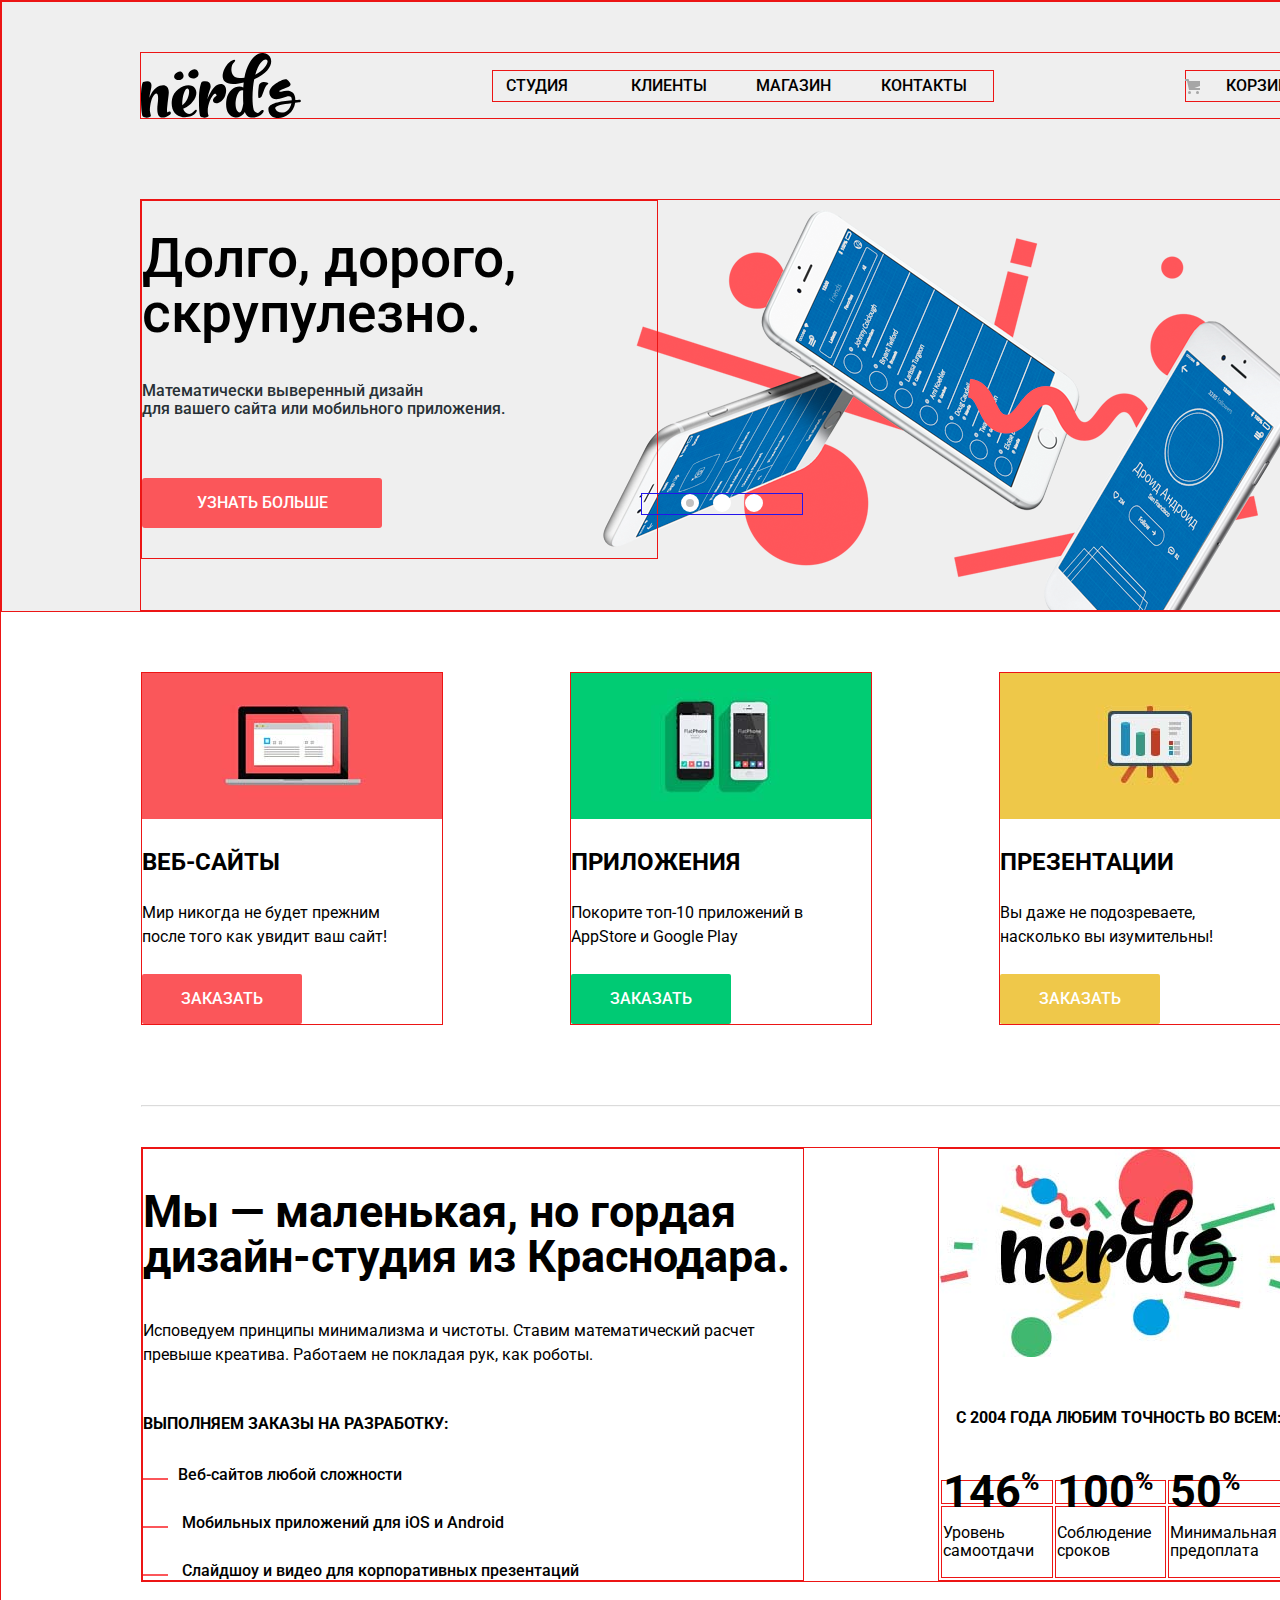
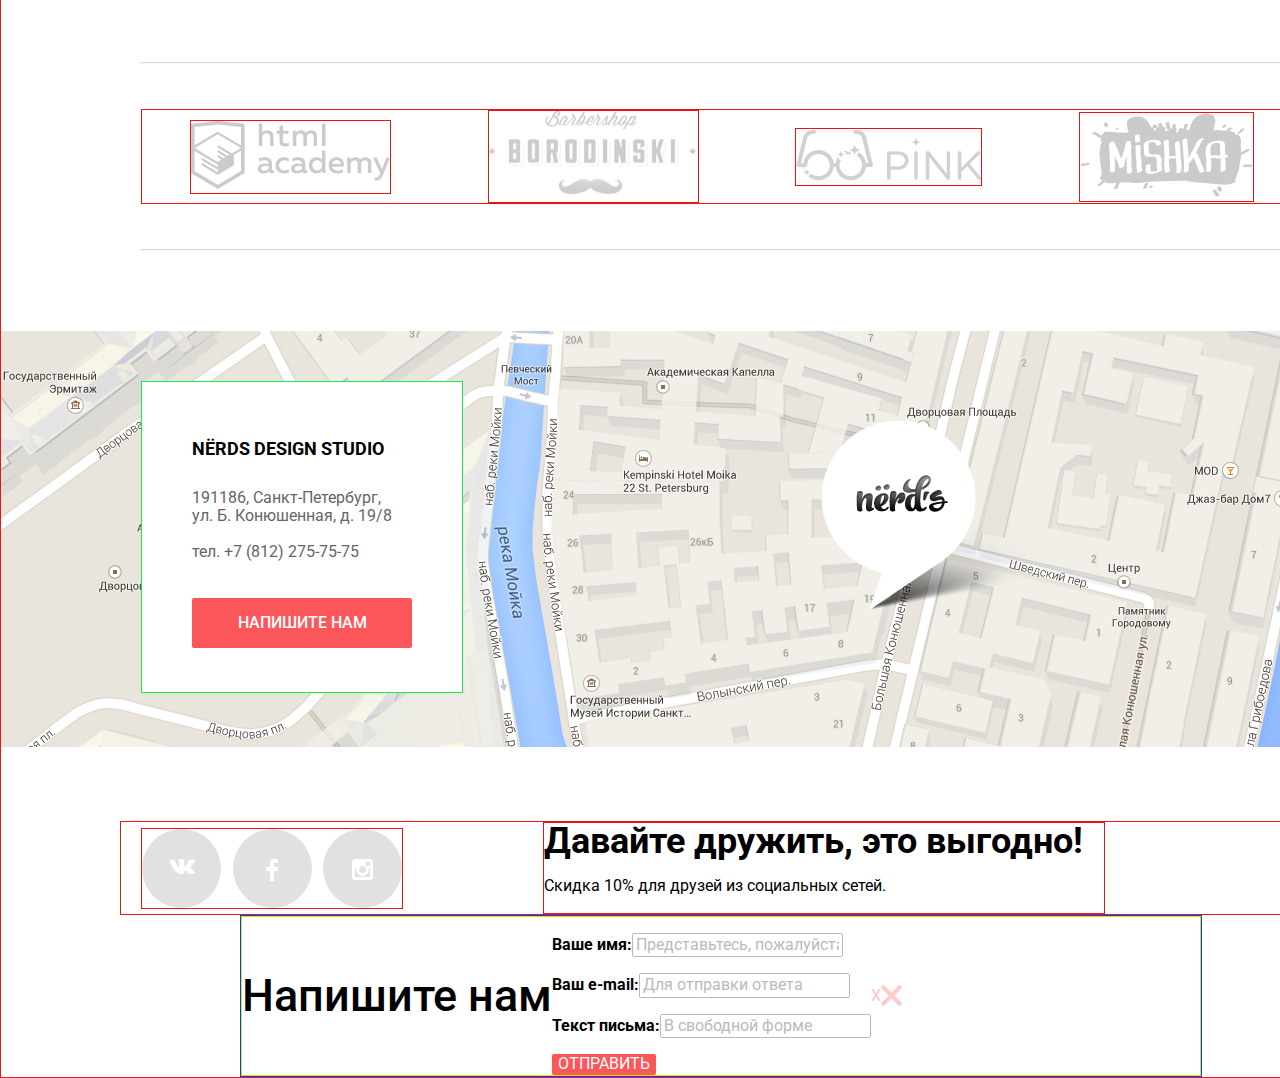
==== index.html @ 05260d15 "еще подправил пути, удалил ненужные папки" ====
<!DOCTYPE html>
<html lang="ru">

<head>
    <meta charset="UTF-8">
    <meta http-equiv="X-UA-Compatible" content="IE=edge">
    <meta name="viewport" content="width=device-width, initial-scale=1.0">
    <title>Главная страница Студии nerds</title>
    <link href="https://fonts.googleapis.com/css2?family=Roboto:wght@400;500;700&display=swap" rel="stylesheet">
    <link rel="stylesheet" href="css/normalize.css">
    <link rel="stylesheet" href="css/style.css">

</head>

<body>
    <header class="main-header">
        <nav>
            <div class="main-navigation">
                <a class="main-header-logo" href="index.html">
                    <img src="image/nerds-logo.svg" width="160" height="65" alt="Студия Nerds">
                </a>
                <ul class="site-navigation">
                    <li><a href="studio.html">Студия</a></li>
                    <li><a href="clients.html">Клиенты</a></li>
                    <li><a href="catalog.html">Магазин</a></li>
                    <li><a href="contacts.html">Контакты</a></li>
                </ul>
                <ul class="user-navigation">
                    <li class="login-link">                        
                        <a href="basket.html">Корзина</a>
                    </li>
                </ul>
            </div>
        </nav>

        <section class="slider">
            <div class="slider-content">
                <input type="radio" id="btn-1" name="toggle" checked>
                <input type="radio" id="btn-2" name="toggle">
                <input type="radio" id="btn-3" name="toggle">
                <div class="slider-controls">
                    <label for="btn-1"></label>
                    <label for="btn-2"></label>
                    <label for="btn-3"></label>
                </div>
                <div class="slides">
                    <div class="slide">
                        <div class="slide-text">
                            <div class="slide-title">Долго, дорого, скрупулезно.</div>
                            <p>Математически выверенный дизайн<br>
                                для вашего сайта или мобильного приложения.</p>
                            <a class="button" href="#">УЗНАТЬ БОЛЬШЕ</a>
                        </div>
                    </div>
                    <div class="slide">
                        <div class="slide-text">
                            <div class="slide-title">Любим математику как никто другой</div>
                            <p>Никакого креатива, только математические формулы<br>
                                для расчета идеальных пропорций.</p>
                            <a class="button" href="#">УЗНАТЬ БОЛЬШЕ</a>
                        </div>
                    </div>
                    <div class="slide">
                        <div class="slide-text">
                            <div class="slide-title">Только ночь, только хардкор</div>
                            <p>Работать днем, как все? Мы против этого.<br>Ближе к полуночи работа только начинается.</p>
                            <a class="button" href="#">УЗНАТЬ БОЛЬШЕ</a>
                        </div>
                    </div>
                </div>
            </div>
        </section>
    </header>


    <main class="main-page">
        <section class="working-presentation">
            <ul class="presentation-list">
                <li class="presentation-item">
                    <img src="image/illustration-1.jpg" width="300" height="146" alt="ВЕБ-САЙТЫ">
                    <h3>ВЕБ-САЙТЫ</h3>
                    <p>
                        Мир никогда не будет прежним <br>после того как увидит ваш сайт!
                    </p>
                    <a class="button-order1" href="catalog.html"><span class="opacity">ЗАКАЗАТЬ</span></a>
                </li>

                <li class="presentation-item">
                    <img src="image/illustration-2.jpg" alt="Приложения">
                    <h3>Приложения</h3>
                    <p>Покорите топ-10 приложений в <br>AppStore и Google Play</p>
                    <a class="button-order2" href="catalog.html">ЗАКАЗАТЬ</a>
                </li>

                <li class="presentation-item">
                    <img src="image/illustration-3.jpg" alt="Презентации">
                    <h3>Презентации</h3>
                    <p>Вы даже не подозреваете, <br>насколько вы изумительны!</p>
                    <a class="button-order3" href="catalog.html">ЗАКАЗАТЬ</a>
                </li>
            </ul>
            <hr>
        </section>

        <section class="advantages">
            <div class="advantages-wrapper">
                <div class="info-studio1">
                    <h3>Мы — маленькая, но гордая дизайн-студия из Краснодара.</h3>
                    <p>
                        Исповедуем принципы минимализма и чистоты. Ставим математический
                        расчет превыше креатива. Работаем не покладая рук, как роботы.
                    </p>
                    <h4>Выполняем заказы на разработку:</h4>
                    <ul>
                        <li class="info-studio-list">Веб-сайтов любой сложности</li>
                        <li class="info-studio-list">
                            Мобильных приложений для iOS и Android
                        </li>
                        <li class="info-studio-list">
                            Слайдшоу и видео для корпоративных презентаций
                        </li>
                    </ul>
                </div>
    
                <div class="info-studio2">
                    <img src="image/nerds-illustration.jpg" alt="">
                    <table>
                        <legend>с 2004 года Любим точность во всем:</legend>
                        <tr>
                            <td>146<span>%</span></td>
                            <td>100<span>%</span></td>
                            <td>50<span>%</span></td>
                        </tr>
                        <tr>
                            <td>
                                <p>Уровень самоотдачи</p>
                            </td>
                            <td>
                                <p>Соблюдение сроков</p>
                            </td>
                            <td>
                                <p>Минимальная предоплата</p>
                            </td>
                        </tr>
                    </table>
                </div>
            </div>
        </section>
        <hr>
        <div class="partners-section">
            <section class="partners-logo">
                <ul class="partners-list">
                    <li class="partners-HTMLAcademy">
                        <a href="https://htmlacademy.ru/">
                            <img src="image/logo-html.png" alt="HTML Academy" width="199" height="68">
                        </a>
                    </li>
                    <li class="partners-barbershop">
                        <a href="#">
                            <img src="image/logo-barber.png" alt="Барбершоп «Бородинский»" width="209" height="87">
                        </a>
                    </li>
                    <li class="partners-PINK">
                        <a href="#">
                            <img src="image/logo-pink.png" alt="PINK" width="185" height="52">
                        </a>
                    </li>
                    <li class="partners-MISHKA">
                        <a href="#">
                            <img src="image/logo-mishka.png" alt="MISHKA" width="173" height="84">
                        </a>
                    </li>
                </ul>
            </section>
        </div>
        <hr>
    </main>

    <footer class="main-footer">
        <section class="footer-map">
            <div class="footer-map-wrapper">
                <img src="image/map+marker.png" alt="Как нас найти">
                <div class="footer-map-contacts">
                    <div class="footer-map-contacts-wrapper">
                        <h4>NЁRDS DESIGN STUDIO</h4>
                        <p>191186, Санкт-Петербург, <br>ул. Б. Конюшенная, д. 19/8</p>
                        <p>тел. +7 (812) 275-75-75</p>
                        <a class="contacts-map-button" href="contacts.html">Напишите нам</a>
                    </div>
                </div>
            </div>
        </section>

        <section class="footer-cocial">
            <div class="social-button">
                <ul>
                    <li>
                        <a href="#">
                            <img src="image/vk-icon.svg" alt="">
                        </a>
                    </li>
                    <li>
                        <a href="#">
                            <img src="image/fb-icon.svg" alt="Фейсбук">
                        </a>
                    </li>
                    <li>
                        <a href="#">
                            <img src="image/insta-icon.svg" alt="Инстаграм">
                        </a>
                    </li>
                </ul>
            </div>
            <div class="footer-discount">
                <b>Давайте дружить, это выгодно!</b>
                <p>Скидка 10% для друзей из социальных сетей.</p>
            </div>
        </section>

        <section class="footer-modal">
            <div class="footer-modal-write-us">
                <h3>Напишите нам</h3>

                <form class="footer-modal-form" action="httms://echo.htmlacademy.ru" method="post">
                    <p class="modal-form-item">
                        Ваше имя:<input type="text" name="name" value="" placeholder="Представьтесь, пожалуйста">
                    </p>
                    <p class="modal-form-item">
                        Ваш e-mail:<input type="text" name="e-mail" value="" placeholder="Для отправки ответа">
                    </p>
                    <p class="modal-form-item">
                        Текст письма:<input type="text" name="text" value="" placeholder="В свободной форме">
                    </p>

                    <button class="button" type="submit">ОТПРАВИТЬ</button>
                </form>

                <span class="modal-close">X</span>
                <img src="image/modal-close.png" alt="закрыть окно">
            </div>
        </section>
    </footer>
</body>

</html>
---- css/style.css ----
html, body{
    margin: 0;
    padding: 0;
}

body {
    width: 1440px;


    font-family: "Roboto", Arial, sans-serif;
    font-size: 16px;
    line-height: 18px;
    font-weight: 500;
    color: #000000;

    background-color: white;
    background-image: url(../image/white-back.png);
    background-position: 0 0;
    background-repeat: repeat;


    /* ВРЕМЕННО ДЛЯ СЕТКИ */
    border: 1px solid #ec1515;
}

.visually-hidden {
    visibility: hidden;
}

a {
    text-decoration: none;
}

.main-header {
    display: flex;
    flex-direction: column;
    align-items: center;
    padding-top: 50px;

    background-color: #eeeeee;
    background-image: url(../image/grey-back.png);
    margin-bottom: 60px;

    /* ВРЕМЕННО ДЛЯ СЕТКИ */
    border: 1px solid #ec1515;
}

.main-header h1 {
    font-size: 55px;
    line-height: 55px;
    margin-bottom: 110px;
}

.main-navigation {
    display: flex;
    align-items: center;
    justify-content: space-between;

    width: 1160px;
    font-size: 16px;
    line-height: 30px;
    color: #000000;
    text-transform: uppercase;
    margin-bottom: 80px;

    /* ВРЕМЕННО ДЛЯ СЕТКИ */
    border: 1px solid #ec1515;
}

.site-navigation {
    display: flex;
    flex-wrap: wrap;
    width: 500px;
    margin: 0;
    padding: 0;

    list-style: none;

    /* ВРЕМЕННО ДЛЯ СЕТКИ */
    border: 1px solid #ec1515;
}
.site-navigation li {
    width: 100px;
    margin: 0 auto;
}


.user-navigation {
    display: flex;
    max-width: 180px;
    margin: 0;
    padding: 0;

    list-style: none;
    /* ВРЕМЕННО ДЛЯ СЕТКИ */
    border: 1px solid #ec1515;
}

.user-navigation .login-link {
    position: relative;
    padding-left: 40px;
}

.login-link::before {
    content: "";

    position: absolute;
    top: 8px;
    right: 100px;

    width: 15px;
    height: 15px;
    
    background-image: url(../image/cart-icon.svg);
    background-repeat: no-repeat;
    background-position: 0 0;

}

.site-navigation a,
.user-navigation a {
    display: block;
    color: #000000;
}

.main-header-logo {  
    width: 160px;
    height: 65px;
}

.login-link p {
  
}

.main-header-logo img:hover {
    opacity: 0.8;
}

.site-navigation a:focus,
.user-navigation a:focus,
.main-header-logo:focus {
    opacity: 0.3;
}

.site-navigation a:hover,
.user-navigation a:hover {
    color: #fb565a;
}

.site-navigation a:active,
.user-navigation a:active {
    opacity: 0.3;
}




.slider-content {
    position: relative;
    width: 1160px;
    height: 410px;
    margin: 0 auto;
    /* padding: 0; */


    /* ВРЕМЕННО ДЛЯ СЕТКИ */
    border: 1px solid #ec1515;
}

.slider-content input[type=radio] {
    position: absolute;
    opacity: 0;
}



.slider-controls {
    position: absolute;
    bottom: 95px;
    left: 50%;
    width: 160px;
    height: 20px;
    margin-left: -80px;
    text-align: center;
    z-index: 1000;

    /* ВРЕМЕННО ДЛЯ СЕТКИ */
    border: 1px solid #2315ec;
}

.slider-controls label {
    display: inline-block;
    width: 8px;
    height: 8px;
    margin: 0 5px;
    background: #ffffff;
    border: 5px solid #ffffff;
    vertical-align: top;
    border-radius: 50%;
    cursor: pointer;
}

#btn-1:checked ~ .slider-controls label[for="btn-1"],
#btn-2:checked ~ .slider-controls label[for="btn-2"],
#btn-3:checked ~ .slider-controls label[for="btn-3"] {
    background: #c1c1c1;
}





.slide {
    display: none;
    position: absolute;
    top: 0;
    left: 0;
    width: 100%;
    height: 100%;
    overflow: hidden;
    /* background-color: #b1ffde; */

/*     display: flex;
    align-items: center; */
    /* justify-content: space-between; */
}

.slide-text {
    max-width: 515px;
    padding: 30px 0;
    color: #283136;

    /* ВРЕМЕННО ДЛЯ СЕТКИ */
    border: 1px solid #ec1515;
}
.slide-text p {
    padding-bottom: 35px;
}

.slide-title {
    font-size: 55px;
    line-height: 1;
    font-weight: 500;
    color: #000;
    padding-bottom: 25px;
}

.slider-content-info a {
    font-size: 16px;
    line-height: 18px;
    color: #000000;
    text-align: center;

    background-color: #fb565a;
    border-radius: 2px;
}

.slide .button {
    display: block;
    width: 240px;
    padding: 16px 0;
    margin-top: 25px;
    font-size: 16px;
    color: #ffffff;
    text-transform: uppercase;
    text-align: center;
    text-decoration: none;
    background: #fb565a;
    border-radius: 3px;
}

.slide:nth-child(1) {
    background-image: url(../image/slide1.png);
    background-repeat: no-repeat;
    background-position: 100% 10px;
}


.slide:nth-child(2) {
    background-image: url(../image/slide2.png);
    background-repeat: no-repeat;
    background-position: 100% 10px;
}
.slide:nth-child(3) {
    background-image: url(../image/slide3.png);
    background-repeat: no-repeat;
    background-position: 100% 10px;
}

#btn-1:checked ~ .slides .slide:nth-child(1) {
    display: block;
}
#btn-2:checked ~ .slides .slide:nth-child(2) {
    display: block;
}
#btn-3:checked ~ .slides .slide:nth-child(3) {
    display: block;
}


.slider-content-info a:hover {
    background-color: #e74246;
}

.slide .button:focus {
    color: #e37376;
    background-color: #be2c2f;
}








/* ФИЛЬТР/ФИЛЬТР/ФИЛЬТР/ФИЛЬТР */

.range-filter {
   
   width: 260px;

   font-size: 16px;
    font-family: "Roboto", Arial, sans-serif;
    font-weight: 400;
    font-style: normal;
   
    color: #283136;

}

.range-controls {
    position: relative;
    height: 80px;
    margin-top: 50px;
    margin-bottom: 15px;
    padding: 0 20px;
    background: #eeeeee;
    border-radius: 5px;
    overflow: hidden;
 }

 .range-controls .scale{
    margin-top: 39px;
    height: 2px;
    background: #d7dcde;
 }

 .range-controls .bar{
    height: 2px;
    background: #00ca74;
 }

 .range-controls .toggle{
    position: absolute;
    top: 30px;
    left: 18px;
    width: 4px;
    height: 4px;
    border: 8px solid #ffffff;
    background: #ababab;
    cursor: pointer;
    border-radius: 50%;
    box-shadow: 0 2px 1px 0 #cfcfcf;
 }

 .range-controls .min-toggle{
    left: 18px;
}

.range-controls .max-toggle{
    left: 170px;
}

.price-controls input{
    width: 60px;
    padding: 8px 10px;
    margin-left: 10px;
    border: none;
    background: #eeeeee;
    border-radius: 2px;
    font-size: 16px;
    font-family: "Roboto", Arial, sans-serif;
    font-weight: 400;
    font-style: normal;
    text-align: center;
    color: #283136;
}

/* .price-controls .min-price{
    margin-right: 30px;
}
 */
.price-controls-wrapper{
    display: flex;
    justify-content: space-between;
    align-items: center;
}



 

.main-catalog {
    width: 1160px;
    margin: 0 auto;
    padding: 0 20px;

        /* ВРЕМЕННО ДЛЯ СЕТКИ */
        border: 1px solid #ec1515;
}

.main-catalog-columns {
    display: flex;
    justify-content: space-between;
    background-color: #ffffff;
}


/* container */
.main-page {
    width: 1160px;
    margin: 0 auto;
    padding: 0 20px;
}

.presentation-list {
    display: flex;

    justify-content: space-between;
    margin: 0;
    padding: 0;
    margin-bottom: 80px;

    list-style: none;
}

.presentation-item {
    width: 300px;

    /* ВРЕМЕННО ДЛЯ СЕТКИ */
    border: 1px solid #ec1515;
}

.working-presentation {
    margin-bottom: 40px;
}

.working-presentation h3 {
    font-size: 24px;
    line-height: 30px;
    font-weight: 700;
    text-transform: uppercase;
}

.working-presentation p {
    line-height: 24px;
    font-weight: 400;
}

.working-presentation a {
    color: #ffffff;
    text-align: center;
    border-radius: 2px;
}

.button-order1 {
    display: block;
    width: 160px;
    padding: 16px 0;
    margin-top: 25px;
    font-size: 16px;
    color: #ffffff;
    text-transform: uppercase;
    text-align: center;
    text-decoration: none;
  
    
    background-color: #fb565a;
}

.button-order1:hover {
    background-color: #e74246;
}

.button-order1:focus {
    color: #e48789;
    background-color: #d7373b;
}

.button-order2 {
    display: block;
    width: 160px;
    padding: 16px 0;
    margin-top: 25px;
    font-size: 16px;
    color: #ffffff;
    text-transform: uppercase;
    text-align: center;
    text-decoration: none;
   
   

    background-color: #00ca74;
}

.button-order2:hover {
    background-color: #00bc6c;
}

.button-order2:focus {
    color: #4dc491;
    background-color: #00aa62;
}

.button-order3 {
    display: block;
    width: 160px;
    padding: 16px 0;
    margin-top: 25px;
    font-size: 16px;
    color: #ffffff;
    text-transform: uppercase;
    text-align: center;
    text-decoration: none;

  

    background-color: #efc84a;
}

.button-order3:hover {
    background-color: #eab534;
}

.button-order3:focus {
    color: #edc265;
    background-color: #e5a722;
}

hr {
    opacity: 0.35;

}

/* index-columns */
.advantages-wrapper {
    display: flex;
    justify-content: space-between;

    margin-bottom: 80px;

    /* ВРЕМЕННО ДЛЯ СЕТКИ */
    border: 1px solid #ec1515;
}

.info-studio1 {    
    width: 660px;

/* ВРЕМЕННО ДЛЯ СЕТКИ */
    border: 1px solid #ec1515;
}



.info-studio1 h3 {
    font-size: 45px;
    line-height: 45px;
    margin: 0;
    padding: 40px 0;
   /*  padding-bottom: 40px; */
}

.info-studio1 p {
    line-height: 24px;
    font-weight: 400;
    margin: 0;
    padding: 0;
    padding-bottom: 45px;
}

.info-studio1 h4 {
    line-height: 24px;
    font-weight: 700;
    text-transform: uppercase;
    margin: 0;
    padding: 0;
    padding-bottom: 30px;
}

.info-studio1 ul {
    list-style: none;
    margin: 0;
    padding: 0;
}

.info-studio1 li {
    padding-bottom: 30px ;
}
.info-studio1 li:nth-child(3) {
    padding: 0;
}

.info-studio1 li::before {
    content: url(../image/line-red.png);
    margin-right: 10px;
}


.info-studio2 {
    display: flex;
    flex-direction: column;
    justify-content: space-between;
    width: 360px;

/* ВРЕМЕННО ДЛЯ СЕТКИ */
    border: 1px solid #ec1515;
}

.info-studio2 legend {
    line-height: 24px;
    font-weight: 700;
    text-transform: uppercase;
    text-align: center;
}

.info-studio2 td {
    font-size: 45px;
    line-height: 20px;
    font-weight: 700;

    /* ВРЕМЕННО ДЛЯ СЕТКИ */
    border: 1px solid #ec1515;
}

.info-studio2 td span {
    font-size: 25px;
    vertical-align: top;
    line-height: 0;
}

.info-studio2 td p {
    font-size: 16px;
    line-height: 18px;
    font-weight: 400;
}



.partners-HTMLAcademy {
    width: 199px;

    /* ВРЕМЕННО ДЛЯ СЕТКИ */
    border: 1px solid #ec1515;
}

.partners-barbershop {
    width: 209px;

    /* ВРЕМЕННО ДЛЯ СЕТКИ */
    border: 1px solid #ec1515;
}

.partners-PINK {
    width: 185px;

    /* ВРЕМЕННО ДЛЯ СЕТКИ */
    border: 1px solid #ec1515;
}

.partners-MISHKA {
    width: 173px;

    /* ВРЕМЕННО ДЛЯ СЕТКИ */
    border: 1px solid #ec1515;
}

/* index-columns */
.partners-section {

    width: 1160px;
    margin: 0 auto;

    margin-bottom: 45px;
    margin-top: 45px;

    /* ВРЕМЕННО ДЛЯ СЕТКИ */
    border: 1px solid #ec1515;
}



.partners-list {
    display: flex;
    align-items: center;
    justify-content: space-around;

    margin: 0;
    padding: 0;
}

.partners-logo li {
    list-style: none;
}

.footer-map {
    padding-bottom: 70px;
}

.footer-map-wrapper {
    position: relative;
    margin-top: 80px;
}

.footer-map-contacts h4 {
    font-size: 18px;
    line-height: 30px;
    font-weight: 700;
    margin: 0;
    padding: 0;
    padding-top: 52px;
    padding-bottom: 25px;
}


.footer-map-contacts {
    position: absolute;
    display: flex;
    flex-direction: column;
    align-items: center;
    width: 320px;
    height: 310px;
    top: 50px;
    left: 140px;
    margin: 0 auto;
    
background: #ffffff;
    /* ВРЕМЕННО ДЛЯ СЕТКИ */
    border: 1px solid #15ec4b;
}

.footer-map-contacts-wrapper p {
    font-weight: 400;
    color: #666666;
    text-align: left;
    margin: 0;
    padding: 0;
    padding-bottom: 18px;
}

.footer-map-contacts-wrapper p:nth-child(3) {
    padding-bottom: 37px;
}

.contacts-map-button {
    display: block;   
    width: 220px;
    padding: 16px 0;
    margin-bottom: 47px;
    font-size: 16px;
    
  
    text-align: center;
    text-decoration: none;

    color: #ffffff;
    background: #fb565a;
}

.footer-map-contacts a {
    color: #ffffff;
    background-color: #fb565a;
    text-transform: uppercase;
    text-align: center;
    border-radius: 2px;
}

.footer-map-contacts a:hover {
    background-color: #e74246;
}

.footer-map-contacts a:focus {
    color: #e37376;
    background-color: #d7373b;
}

.partners-logo a {
    opacity: 0.2;
}

.partners-logo a:hover {
    opacity: 1;
}

.partners-logo a:focus {
    opacity: 0.1;
}



/* footer */



.footer-cocial ul {
    list-style: none;
}

.footer-cocial {
    display: flex;
    align-items: center;
    margin-top: 80px;
    padding: 70px;

    width: 1160px;
    margin: 0 auto;
    padding: 0 20px;

    /* ВРЕМЕННО ДЛЯ СЕТКИ */
    border: 1px solid #ec1515;
}

.footer-cocial li {
    width: 79px;
    height: 79px;
    background-color: #e1e1e1;
    border-radius: 50%;
    text-align: center;
}

.footer-cocial img {
    margin-top: 30px;
}

.social-button {
   
    width: 260px;
    margin: 0;
    margin-right: 140px;    

    /* ВРЕМЕННО ДЛЯ СЕТКИ */
    border: 1px solid #ec1515;
}

.social-button ul {
    display: flex;
    justify-content: space-between;
    margin: 0;
    padding: 0;
}

.footer-discount {
    width: 560px;
    margin: 0;

    /* ВРЕМЕННО ДЛЯ СЕТКИ */
    border: 1px solid #ec1515;
}

.footer-cocial b {
    font-size: 36px;
    line-height: 36px;
    font-weight: 700;
}

.footer-cocial p {
    line-height: 22px;
    font-weight: 400;
    image-rendering: crisp-edges;
}


.footer-modal {
    width: 960px;
    margin: 0 auto;

    /* ВРЕМЕННО ДЛЯ СЕТКИ */
    border: 1px solid #153cec;
}

.footer-modal-write-us {
    display: flex;
    align-items: center;



    /* ВРЕМЕННО ДЛЯ СЕТКИ */
    border: 1px solid #c4ec15;
}

.footer-modal-write-us h3 {
    font-size: 45px;
    line-height: 45px;
    font-weight: 500;
}

.footer-modal-form p {
    font-weight: 700;
}

.modal-form-item input {
    font-weight: 400;
    opacity: 0.5;
}

.footer-modal-form .button {
    color: #ffffff;
    background-color: #fb565a;
    border: none;
    border-radius: 2px;
}

.footer-modal-form .button:hover {
    background-color: #e74246;
}

.footer-modal-form .button:focus {
    color: #e37376;
    background-color: #d7373b;
}

.modal-close {
    color: #fecccd;
}


/* ФИЛЬТРЫ */

.filter {

    /* ВРЕМЕННО ДЛЯ СЕТКИ */
    border: 1px solid #27ec15;
}

.filter fieldset {
    border: none;
    padding: 0;

}

.filter legend {
    font-size: 18px;
    line-height: 30px;
    font-weight: bold;
}

.filter-form-item input {
    font-weight: 400;
    line-height: 22px;
    background-color: #eeeeee;
}

.filter ul {
    list-style: none;
    margin: 0;
    padding: 0;
}

/* ФИЛЬТР СЕТКА */

/* .filter-input-radio {
    position: absolute;
   -webkit-appearance: none;
   -moz-appearance: none;
   appearance: none;   
} */

.label-input-radio {
    color: #485157;
    cursor: pointer;
}

.label-input-radio::before {
    content: "";
    display: inline-block;
    width: 25px;
    height: 25px;
    vertical-align: middle;
    background: url(../image/radio-off.png) no-repeat;
}

/* checked */
.filter-input-radio:checked+.label-input-radio::before {
    background: url(../image/radio-on.png) no-repeat;
}

/* hover */
.filter-input-radio:hover+.label-input-radio::before {
    background: url(../image/radio-off-op1.png) no-repeat;
}

.filter-input-radio:checked:hover+.label-input-radio::before {
    background: url(../image/radio-on-op1.png) no-repeat;
}

.filter-input-radio:disabled+.label-input-radio::before {
    background: url(../image/checkbox-off-disabled.png) no-repeat;
}

.filter-input-radio:checked:disabled+.label-input-radio::before {
    background: url(../image/checkbox-on-disabled.png) no-repeat;
}

/* label */
.filter-input-radio:hover+.label-input-radio {
    color: #000000;
}

.filter-input-radio:disabled+.label-input-radio {
    color: #bec1c2;
    pointer-events: none;
}

/* focus */

/* ФИЛЬТР ОСОБЕННОСТИ: */

.catalog-filters {
    width: 260px;

    border: 5px solid #c815ec;
}
.catalog-filters ul {
    
    list-style: none;
    line-height: 30px;
}

.sorting-section {
    

    border: 5px solid #c815ec;
}
/* .filter-input-checkbox {
    position: absolute;
   -webkit-appearance: none;
   -moz-appearance: none;
   appearance: none;
   padding-left: 33px
} */

.label-option {
    color: #545f64;
    cursor: pointer;
}

.label-option::before {
    content: "";
    display: inline-block;
    width: 27px;
    height: 27px;
    vertical-align: middle;
    background: url(../image/checkbox-off.png) no-repeat;
}

.filter-input-checkbox:checked+.label-option::before {
    background: url(../image/checkbox-on.png) no-repeat;
}

/* hover */

.filter-input-checkbox:hover+.label-option::before {
    background: url(../image/checkbox-off-focus.png) no-repeat;
}

.filter-input-checkbox:checked:hover+.label-option::before {
    background: url(../image/checkbox-on-focus.png) no-repeat;
}

/* disabled */
.filter-input-checkbox:disabled+.label-option::before {
    background: url(../image/checkbox-off-disabled.png) no-repeat;
}

.filter-input-checkbox:checked:disabled+.label-option::before {
    background: url(../image/checkbox-on-disabled.png) no-repeat;
}

/* disabled hover label */
.filter-input-checkbox:hover+.label-option {
    color: #000000;
}

.filter-input-checkbox:disabled+.label-option {
    color: #bec1c2;
    pointer-events: none;
}

/* кнопка ПОКАЗАТЬ */
.filter-button-show {
    font-size: 16px;
    line-height: 18px;
    font-weight: 500;
    text-align: center;
    background-color: #eeeeee;
}

/* СОРТИРОВАТЬ: */

.sorting-filter fieldset {
    border: none;
}

/* .sorting-input-checkbox {
    position: absolute;
   -webkit-appearance: none;
   -moz-appearance: none;
   appearance: none;
   padding-left: 33px
} */
.sorting-filter ul {
    display: inline-block;
    list-style: none;
    margin: 0;
    padding: 0;
    font-size: 14px;
    line-height: 18px;
    color: #000;
    font-weight: 400;
    text-transform: uppercase;
}

.sorting-input-checkbox+label {
    opacity: 0.3;
}

.sorting-input-checkbox:hover+label {
    color: #000000;
    opacity: 0.6;
}

.sorting-input-checkbox:checked+label {
    opacity: 1;
}

.sorting-input-checkbox:active+label {
    opacity: 1;
}


/* sorting */

.sorting {
    width: 760px;
    margin: 0;
    padding: 0;
}

/* templates */

.templates {
    /* ВРЕМЕННО ДЛЯ СЕТКИ */
    border: 1px solid #00aa62;
    
}

/* templates-img */
.templates-img {
    display: flex;
    flex-wrap: wrap;
    justify-content: space-between;

  
/* ВРЕМЕННО ДЛЯ СЕТКИ */
    border: 1px solid #153cec;
}






.templates-img .browser-img {
    display: inline-block;
}

.templates-img a::before {
    content: "";

    width: 360px;
    height: 40px;

    background: url(../image/browser.png) no-repeat;
}

/* pagination-list */

.pagination-list {
    width: 445px;
    margin: 0;
    padding: 0;
    list-style: none;


    /* ВРЕМЕННО ДЛЯ СЕТКИ */
    border: 1px solid #153cec;
}

.pagination-item a {
    color: #000000;
    background-color: #eeeeee;
}

.pagination-item a:hover {
    background-color: #dfdfdf;
}

.pagination-item a:checked {
    opacity: 0.3;
}
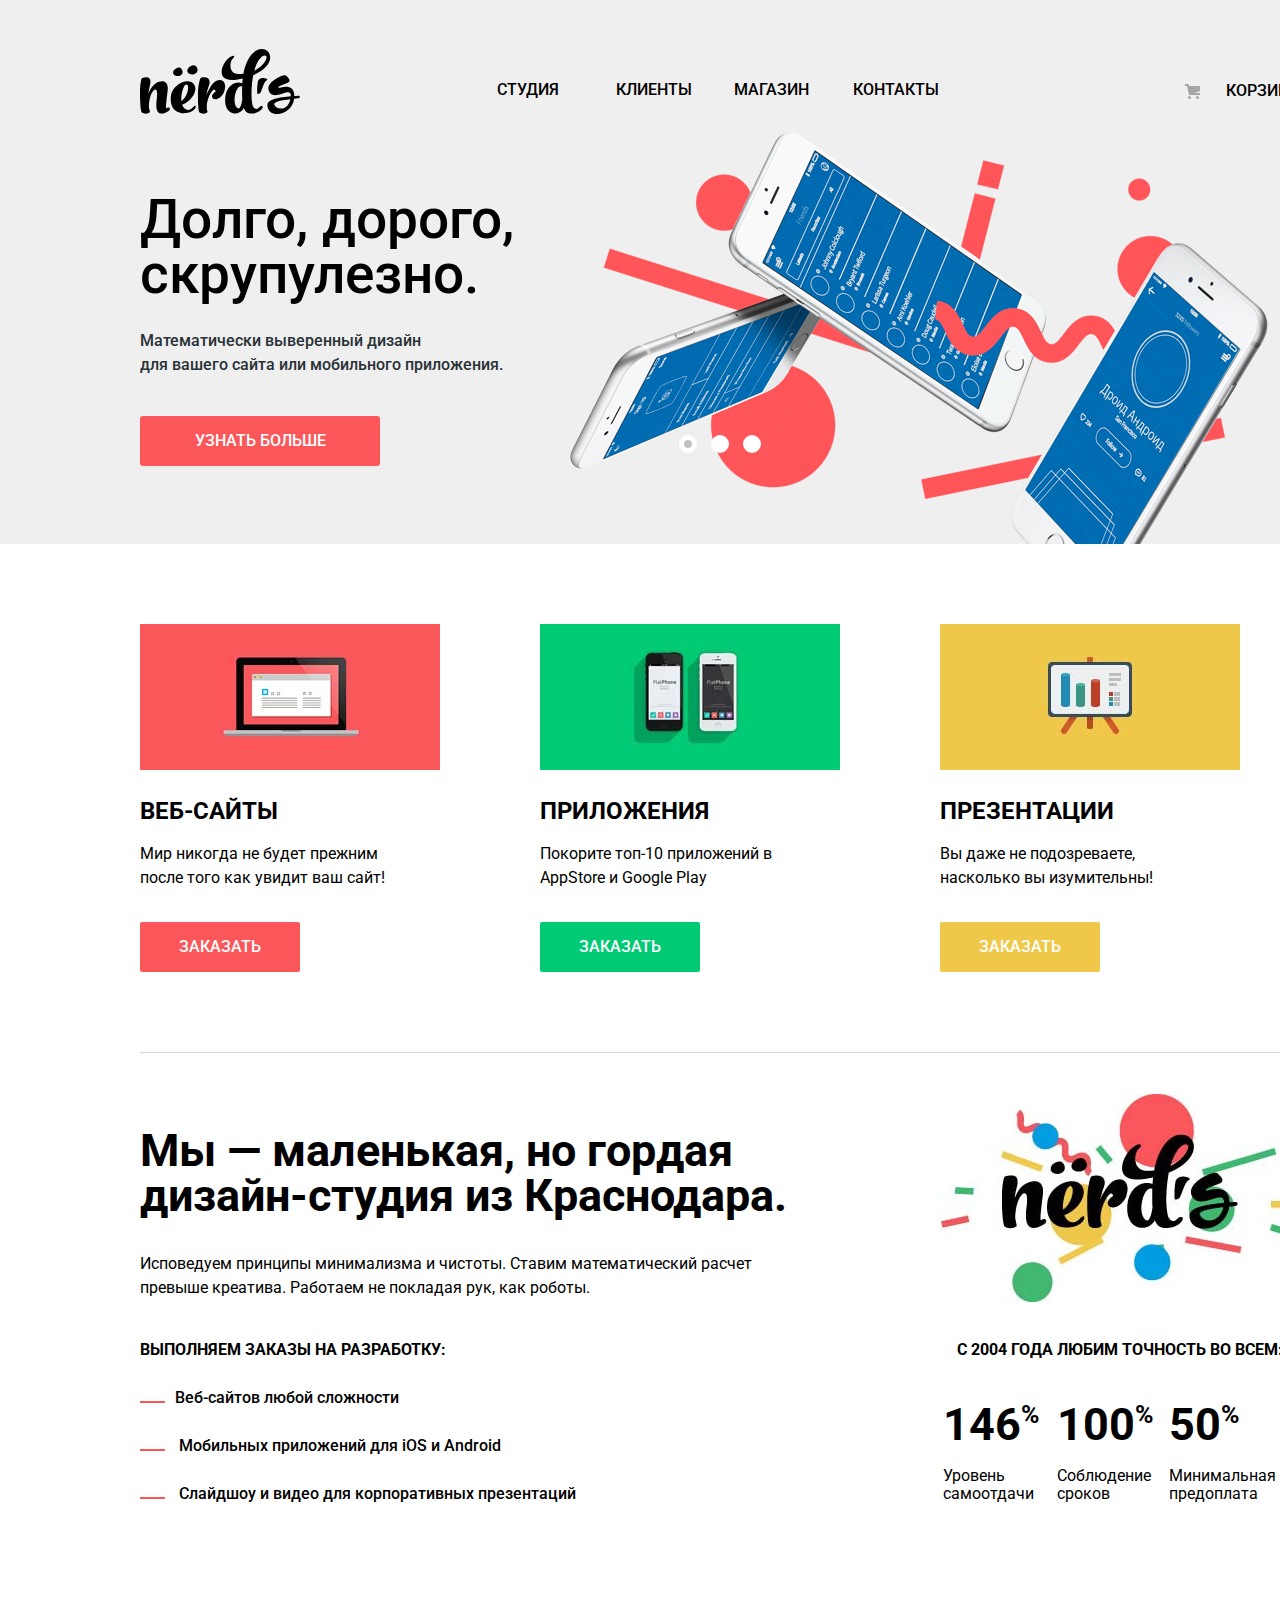
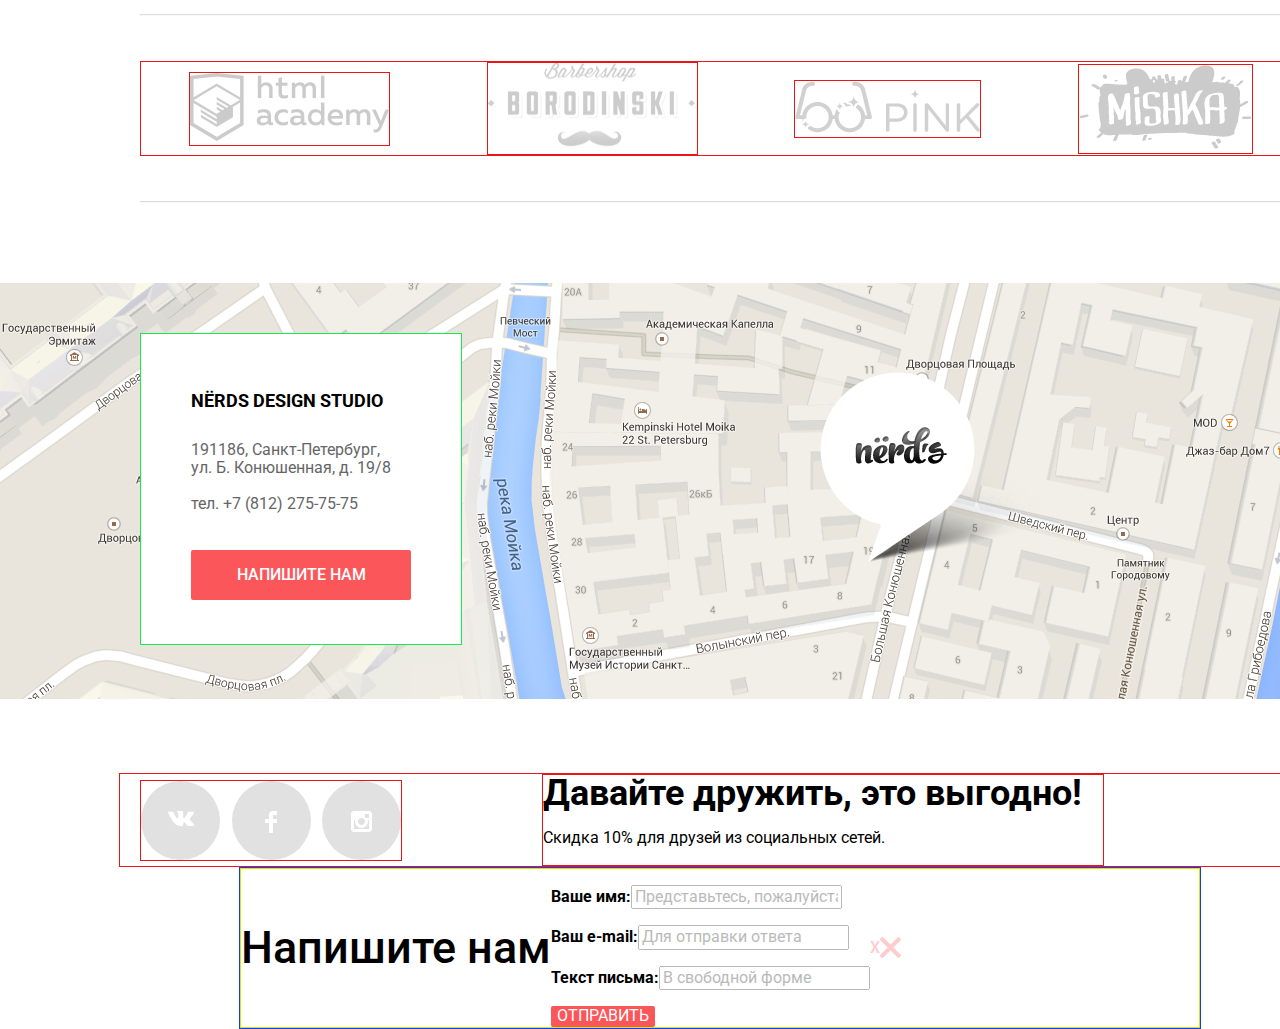
==== commit faac0635: "переделываю через пиксель перфект" ====
--- a/index.html
+++ b/index.html
@@ -46,25 +46,25 @@
                 <div class="slides">
                     <div class="slide">
                         <div class="slide-text">
-                            <div class="slide-title">Долго, дорого, скрупулезно.</div>
+                            <div class="slide-title">Долго, дорого,<br>скрупулезно.</div>
                             <p>Математически выверенный дизайн<br>
                                 для вашего сайта или мобильного приложения.</p>
-                            <a class="button" href="#">УЗНАТЬ БОЛЬШЕ</a>
+                            <a class="slider-content-info" href="#">УЗНАТЬ БОЛЬШЕ</a>
                         </div>
                     </div>
                     <div class="slide">
                         <div class="slide-text">
-                            <div class="slide-title">Любим математику как никто другой</div>
+                            <div class="slide-title">Любим математику<br>как никто другой</div>
                             <p>Никакого креатива, только математические формулы<br>
                                 для расчета идеальных пропорций.</p>
-                            <a class="button" href="#">УЗНАТЬ БОЛЬШЕ</a>
+                            <a class="slider-content-info" href="#">УЗНАТЬ БОЛЬШЕ</a>
                         </div>
                     </div>
                     <div class="slide">
                         <div class="slide-text">
-                            <div class="slide-title">Только ночь, только хардкор</div>
+                            <div class="slide-title">Только ночь,<br>только хардкор</div>
                             <p>Работать днем, как все? Мы против этого.<br>Ближе к полуночи работа только начинается.</p>
-                            <a class="button" href="#">УЗНАТЬ БОЛЬШЕ</a>
+                            <a class="slider-content-info" href="#">УЗНАТЬ БОЛЬШЕ</a>
                         </div>
                     </div>
                 </div>
--- a/css/style.css
+++ b/css/style.css
@@ -1,3 +1,21 @@
+.visually-hidden:not(:focus):not(:active),
+input[type="checkbox"].visually-hidden,
+input[type="radio"].visually-hidden {
+   position: absolute;
+
+   width: 1px;
+   height: 1px;
+   margin: -1px;
+   border: 0;
+   padding: 0;
+
+   white-space: nowrap;
+
+   clip-path: inset(100%);
+   clip: rect(0 0 0 0);
+   overflow: hidden;
+}
+
 html, body{
     margin: 0;
     padding: 0;
@@ -20,7 +38,7 @@
 
 
     /* ВРЕМЕННО ДЛЯ СЕТКИ */
-    border: 1px solid #ec1515;
+/*     border: 1px solid #ec1515; */
 }
 
 .visually-hidden {
@@ -35,14 +53,14 @@
     display: flex;
     flex-direction: column;
     align-items: center;
-    padding-top: 50px;
+    padding-top: 49px;
 
     background-color: #eeeeee;
     background-image: url(../image/grey-back.png);
-    margin-bottom: 60px;
-
-    /* ВРЕМЕННО ДЛЯ СЕТКИ */
-    border: 1px solid #ec1515;
+    margin-bottom: 80px;
+
+    /* ВРЕМЕННО ДЛЯ СЕТКИ */
+/*     border: 1px solid #ec1515; */
 }
 
 .main-header h1 {
@@ -61,23 +79,23 @@
     line-height: 30px;
     color: #000000;
     text-transform: uppercase;
-    margin-bottom: 80px;
-
-    /* ВРЕМЕННО ДЛЯ СЕТКИ */
-    border: 1px solid #ec1515;
+
+
+    /* ВРЕМЕННО ДЛЯ СЕТКИ */
+/*     border: 1px solid #ec1515; */
 }
 
 .site-navigation {
     display: flex;
     flex-wrap: wrap;
-    width: 500px;
-    margin: 0;
-    padding: 0;
-
+    width: 475px;
+    margin: 0;
+    padding: 0;
+    margin-top: 16px;
     list-style: none;
 
     /* ВРЕМЕННО ДЛЯ СЕТКИ */
-    border: 1px solid #ec1515;
+/*     border: 1px solid #ec1515; */
 }
 .site-navigation li {
     width: 100px;
@@ -87,13 +105,14 @@
 
 .user-navigation {
     display: flex;
-    max-width: 180px;
-    margin: 0;
-    padding: 0;
-
+    justify-content: flex-end;
+    margin: 0;
+    padding: 0;
+    margin-top: 18px;
+    width: 150px;
     list-style: none;
     /* ВРЕМЕННО ДЛЯ СЕТКИ */
-    border: 1px solid #ec1515;
+/*     border: 1px solid #ec1515; */
 }
 
 .user-navigation .login-link {
@@ -158,13 +177,13 @@
 .slider-content {
     position: relative;
     width: 1160px;
-    height: 410px;
+    height: 430px;
     margin: 0 auto;
     /* padding: 0; */
 
 
     /* ВРЕМЕННО ДЛЯ СЕТКИ */
-    border: 1px solid #ec1515;
+/*     border: 1px solid #ec1515; */
 }
 
 .slider-content input[type=radio] {
@@ -176,7 +195,7 @@
 
 .slider-controls {
     position: absolute;
-    bottom: 95px;
+    bottom: 89px;
     left: 50%;
     width: 160px;
     height: 20px;
@@ -185,7 +204,7 @@
     z-index: 1000;
 
     /* ВРЕМЕННО ДЛЯ СЕТКИ */
-    border: 1px solid #2315ec;
+ /*    border: 1px solid #2315ec; */
 }
 
 .slider-controls label {
@@ -218,23 +237,20 @@
     width: 100%;
     height: 100%;
     overflow: hidden;
-    /* background-color: #b1ffde; */
-
-/*     display: flex;
-    align-items: center; */
-    /* justify-content: space-between; */
 }
 
 .slide-text {
-    max-width: 515px;
-    padding: 30px 0;
+  /*   max-width: 515px; */
+   /*  padding: 30px 0; */
     color: #283136;
 
     /* ВРЕМЕННО ДЛЯ СЕТКИ */
-    border: 1px solid #ec1515;
+/*     border: 1px solid #ec1515; */
 }
 .slide-text p {
-    padding-bottom: 35px;
+    line-height: 24px;
+    margin: 0;
+    padding-bottom: 39px;
 }
 
 .slide-title {
@@ -242,8 +258,12 @@
     line-height: 1;
     font-weight: 500;
     color: #000;
-    padding-bottom: 25px;
-}
+    padding-top: 78px;
+    padding-bottom: 27px;
+}
+
+
+
 
 .slider-content-info a {
     font-size: 16px;
@@ -255,11 +275,11 @@
     border-radius: 2px;
 }
 
-.slide .button {
+.slide .slider-content-info {
     display: block;
     width: 240px;
     padding: 16px 0;
-    margin-top: 25px;
+
     font-size: 16px;
     color: #ffffff;
     text-transform: uppercase;
@@ -269,22 +289,32 @@
     border-radius: 3px;
 }
 
+.slider-content-info:hover {
+    background-color: #e74246;
+}
+
+.slider-content-info:focus {
+    color: #e37376;
+    background-color: #be2c2f;
+}
+
+
 .slide:nth-child(1) {
     background-image: url(../image/slide1.png);
     background-repeat: no-repeat;
-    background-position: 100% 10px;
+    background-position: 93% 18px;
 }
 
 
 .slide:nth-child(2) {
     background-image: url(../image/slide2.png);
     background-repeat: no-repeat;
-    background-position: 100% 10px;
+    background-position: 93% 0px;
 }
 .slide:nth-child(3) {
     background-image: url(../image/slide3.png);
     background-repeat: no-repeat;
-    background-position: 100% 10px;
+    background-position: 93% 18px;
 }
 
 #btn-1:checked ~ .slides .slide:nth-child(1) {
@@ -298,14 +328,7 @@
 }
 
 
-.slider-content-info a:hover {
-    background-color: #e74246;
-}
-
-.slide .button:focus {
-    color: #e37376;
-    background-color: #be2c2f;
-}
+
 
 
 
@@ -315,6 +338,10 @@
 
 
 /* ФИЛЬТР/ФИЛЬТР/ФИЛЬТР/ФИЛЬТР */
+.range-filter legend{
+    margin-bottom: 60px;
+}
+
 
 .range-filter {
    
@@ -326,13 +353,13 @@
     font-style: normal;
    
     color: #283136;
-
+    margin-bottom: 56px;
 }
 
 .range-controls {
     position: relative;
     height: 80px;
-    margin-top: 50px;
+  
     margin-bottom: 15px;
     padding: 0 20px;
     background: #eeeeee;
@@ -397,8 +424,12 @@
     align-items: center;
 }
 
-
-
+.filter-option{
+    padding-bottom: 15px;
+}
+.filter-option:last-child{
+    padding-bottom: 0;
+}
  
 
 .main-catalog {
@@ -427,7 +458,7 @@
 .presentation-list {
     display: flex;
 
-    justify-content: space-between;
+
     margin: 0;
     padding: 0;
     margin-bottom: 80px;
@@ -437,9 +468,9 @@
 
 .presentation-item {
     width: 300px;
-
-    /* ВРЕМЕННО ДЛЯ СЕТКИ */
-    border: 1px solid #ec1515;
+margin-right: 100px;
+    /* ВРЕМЕННО ДЛЯ СЕТКИ */
+/*     border: 1px solid #ec1515; */
 }
 
 .working-presentation {
@@ -451,11 +482,14 @@
     line-height: 30px;
     font-weight: 700;
     text-transform: uppercase;
+    margin-top: 22px;
+    margin-bottom: 16px;
 }
 
 .working-presentation p {
     line-height: 24px;
     font-weight: 400;
+    margin-bottom: 32px;
 }
 
 .working-presentation a {
@@ -551,14 +585,14 @@
     margin-bottom: 80px;
 
     /* ВРЕМЕННО ДЛЯ СЕТКИ */
-    border: 1px solid #ec1515;
+/*     border: 1px solid #ec1515; */
 }
 
 .info-studio1 {    
     width: 660px;
 
 /* ВРЕМЕННО ДЛЯ СЕТКИ */
-    border: 1px solid #ec1515;
+/*     border: 1px solid #ec1515; */
 }
 
 
@@ -567,7 +601,7 @@
     font-size: 45px;
     line-height: 45px;
     margin: 0;
-    padding: 40px 0;
+    padding: 34px 0;
    /*  padding-bottom: 40px; */
 }
 
@@ -576,7 +610,7 @@
     font-weight: 400;
     margin: 0;
     padding: 0;
-    padding-bottom: 45px;
+    padding-bottom: 38px;
 }
 
 .info-studio1 h4 {
@@ -585,7 +619,7 @@
     text-transform: uppercase;
     margin: 0;
     padding: 0;
-    padding-bottom: 30px;
+    padding-bottom: 27px;
 }
 
 .info-studio1 ul {
@@ -608,20 +642,26 @@
 
 
 .info-studio2 {
-    display: flex;
+/*     display: flex;
     flex-direction: column;
-    justify-content: space-between;
+    justify-content: space-between; */
     width: 360px;
 
 /* ВРЕМЕННО ДЛЯ СЕТКИ */
-    border: 1px solid #ec1515;
-}
+/*     border: 1px solid #ec1515; */
+}
+.info-studio2 img{
+    margin-bottom: 32px;
+}
+
 
 .info-studio2 legend {
     line-height: 24px;
     font-weight: 700;
     text-transform: uppercase;
     text-align: center;
+display: block;
+margin-bottom: 50px;
 }
 
 .info-studio2 td {
@@ -630,7 +670,7 @@
     font-weight: 700;
 
     /* ВРЕМЕННО ДЛЯ СЕТКИ */
-    border: 1px solid #ec1515;
+/*     border: 1px solid #ec1515; */
 }
 
 .info-studio2 td span {
@@ -642,6 +682,7 @@
 .info-studio2 td p {
     font-size: 16px;
     line-height: 18px;
+    margin: 28px 0;
     font-weight: 400;
 }
 
@@ -940,8 +981,9 @@
 
 .filter legend {
     font-size: 18px;
-    line-height: 30px;
+    line-height: 18px;
     font-weight: bold;
+   
 }
 
 .filter-form-item input {
@@ -976,6 +1018,8 @@
     width: 25px;
     height: 25px;
     vertical-align: middle;
+
+    padding-right: 10px;
     background: url(../image/radio-off.png) no-repeat;
 }
 
@@ -1018,18 +1062,28 @@
 .catalog-filters {
     width: 260px;
 
-    border: 5px solid #c815ec;
+    border: 1px solid #c815ec;
 }
 .catalog-filters ul {
-    
     list-style: none;
-    line-height: 30px;
+
+    padding-top: 16px;
+    padding-bottom: 50px;
+   /*  line-height: 30px; */
+}
+
+.filter-features-button {
+    padding-bottom: 16px;
+/*     padding-left: 37px; */
+}
+.filter-features-button:last-child{
+    padding-bottom: 0;
 }
 
 .sorting-section {
-    
-
-    border: 5px solid #c815ec;
+    margin-bottom: 60px;
+
+/*     border: 1px solid #c815ec; */
 }
 /* .filter-input-checkbox {
     position: absolute;
@@ -1051,6 +1105,7 @@
     height: 27px;
     vertical-align: middle;
     background: url(../image/checkbox-off.png) no-repeat;
+    padding-right: 8px;
 }
 
 .filter-input-checkbox:checked+.label-option::before {
@@ -1093,12 +1148,30 @@
     font-weight: 500;
     text-align: center;
     background-color: #eeeeee;
+    width: 260px;
+    height: 50px;
+    border: none;
+    border-radius: 2px;
+    padding: 0;
+}
+
+.filter-button-show:hover{
+    cursor: pointer;
+    background-color: #dfdfdf;
+}
+.filter-button-show:active{
+    opacity: 0.3;
+    color: #000;
+    background-color: #6e6e6e;
 }
 
 /* СОРТИРОВАТЬ: */
 
 .sorting-filter fieldset {
     border: none;
+
+    margin: 0;
+    padding: 0;
 }
 
 /* .sorting-input-checkbox {
@@ -1109,8 +1182,10 @@
    padding-left: 33px
 } */
 .sorting-filter ul {
-    display: inline-block;
+    display: flex;
+    justify-content: space-between;
     list-style: none;
+    width: 360px;
     margin: 0;
     padding: 0;
     font-size: 14px;
@@ -1139,7 +1214,15 @@
 
 
 /* sorting */
-
+.sorting-filter-wrapper{
+    display: flex;
+    justify-content: space-between;
+
+    font-size: 18px;
+    line-height: 18px;
+    font-weight: 700;
+
+}
 .sorting {
     width: 760px;
     margin: 0;
@@ -1159,29 +1242,49 @@
     display: flex;
     flex-wrap: wrap;
     justify-content: space-between;
-
+    
   
 /* ВРЕМЕННО ДЛЯ СЕТКИ */
     border: 1px solid #153cec;
 }
 
 
-
-
-
-
-.templates-img .browser-img {
+.templates-img a {
+    position: relative;
+}
+
+
+.templates-img a:hover{
+content: "";
+position: absolute;
+display: inline-block;
+width: 360px;
+height: 230px;
+left: 0;
+bottom: 0;
+background-color: #eeeeee;
+}
+
+/* .templates-img .browser-img {
     display: inline-block;
-}
+} */
 
 .templates-img a::before {
     content: "";
-
+    display: block;
     width: 360px;
     height: 40px;
+   
 
     background: url(../image/browser.png) no-repeat;
-}
+    opacity: 0.12;
+}
+.templates-img a:hover::before {
+    opacity: 1;
+
+}
+
+
 
 /* pagination-list */
 
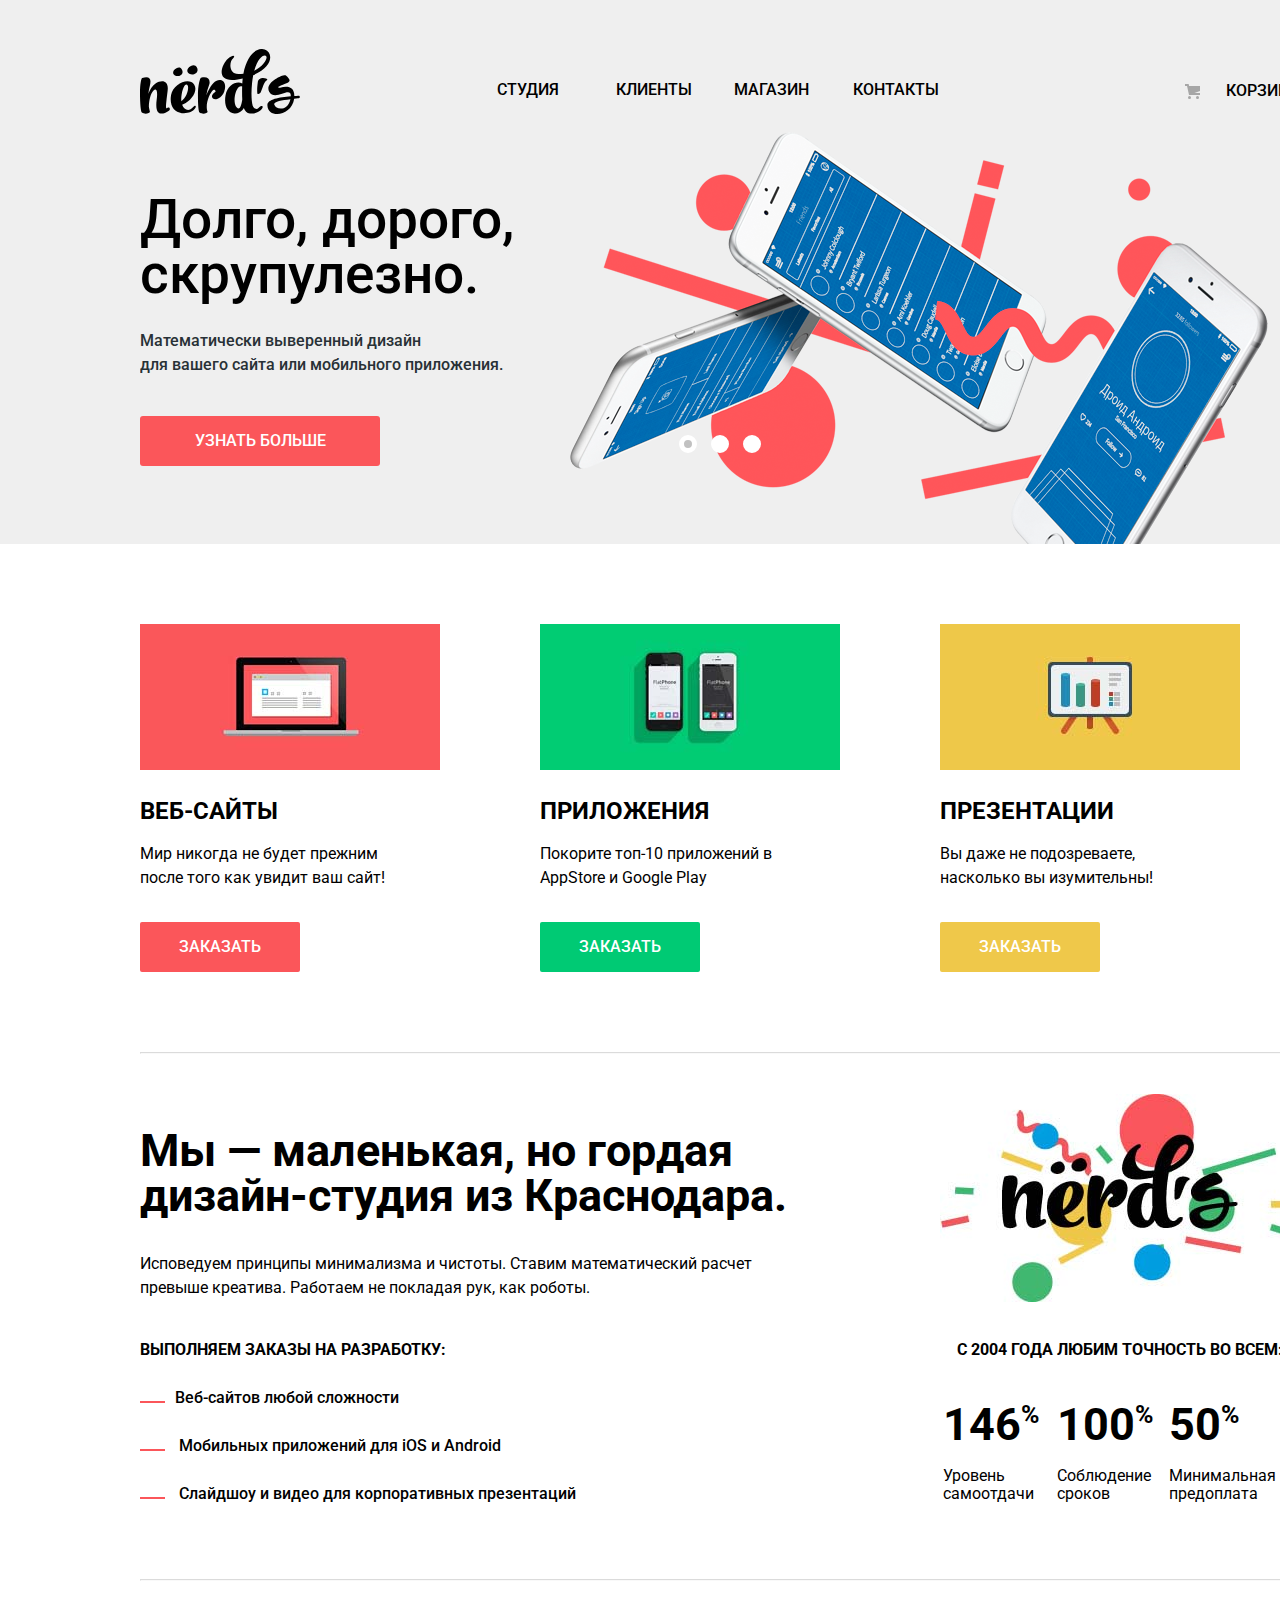
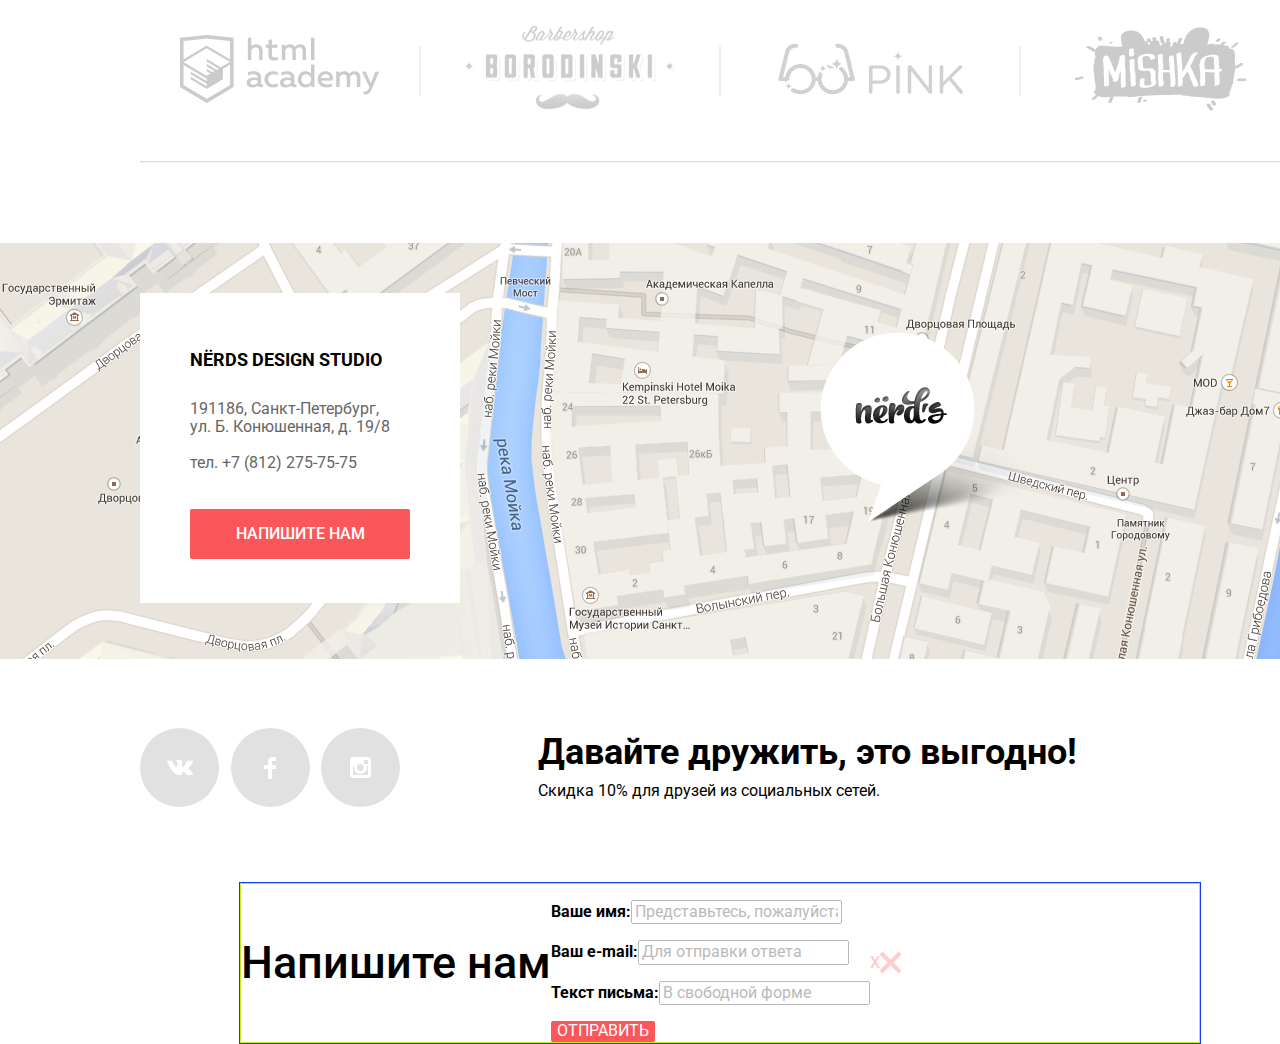
==== commit 26ac6efb: "перед. через пиксель перфект начал каталог" ====
--- a/index.html
+++ b/index.html
@@ -26,7 +26,7 @@
                     <li><a href="contacts.html">Контакты</a></li>
                 </ul>
                 <ul class="user-navigation">
-                    <li class="login-link">                        
+                    <li class="login-link">
                         <a href="basket.html">Корзина</a>
                     </li>
                 </ul>
@@ -63,7 +63,8 @@
                     <div class="slide">
                         <div class="slide-text">
                             <div class="slide-title">Только ночь,<br>только хардкор</div>
-                            <p>Работать днем, как все? Мы против этого.<br>Ближе к полуночи работа только начинается.</p>
+                            <p>Работать днем, как все? Мы против этого.<br>Ближе к полуночи работа только начинается.
+                            </p>
                             <a class="slider-content-info" href="#">УЗНАТЬ БОЛЬШЕ</a>
                         </div>
                     </div>
@@ -121,7 +122,7 @@
                         </li>
                     </ul>
                 </div>
-    
+
                 <div class="info-studio2">
                     <img src="image/nerds-illustration.jpg" alt="">
                     <table>
@@ -147,8 +148,8 @@
             </div>
         </section>
         <hr>
-        <div class="partners-section">
-            <section class="partners-logo">
+        <section class="partners-logo">
+            <div class="partners-section">
                 <ul class="partners-list">
                     <li class="partners-HTMLAcademy">
                         <a href="https://htmlacademy.ru/">
@@ -171,8 +172,8 @@
                         </a>
                     </li>
                 </ul>
-            </section>
-        </div>
+            </div>
+        </section>
         <hr>
     </main>
 
@@ -191,22 +192,35 @@
             </div>
         </section>
 
-        <section class="footer-cocial">
-            <div class="social-button">
+        <section class="footer-social">
+            <div class="footer-social-button">
                 <ul>
                     <li>
-                        <a href="#">
-                            <img src="image/vk-icon.svg" alt="">
+                        <a class="social-button" href="#">
+                            <span class="visually-hidden">Вконтакте</span>
+                            <svg xmlns="http://www.w3.org/2000/svg" width="26px" height="15px" viewBox="0 0 26 15">
+                                <path
+                                    d="M16.138,11.51c0.956-0.309,2.18,2.04,3.483,2.939c0.978,0.681,1.727,0.534,1.727,0.534l3.473-0.05  c0,0,1.815-0.112,0.957-1.554c-0.071-0.12-0.503-1.069-2.585-3.022c-2.177-2.043-1.882-1.712,0.739-5.244  c1.597-2.153,2.236-3.468,2.036-4.028c-0.192-0.539-1.365-0.399-1.365-0.399L20.69,0.713c-0.381,0.001-0.704,0.119-0.851,0.515  c-0.003,0.004-0.621,1.666-1.445,3.079c-1.741,2.989-2.436,3.148-2.724,2.961c-0.661-0.433-0.494-1.737-0.494-2.664  c0-2.897,0.432-4.105-0.846-4.417c-0.427-0.104-0.739-0.172-1.828-0.182c-1.392-0.021-2.574,0-3.244,0.329  c-0.445,0.223-0.786,0.712-0.579,0.74c0.26,0.035,0.843,0.16,1.155,0.586c0.401,0.552,0.389,1.789,0.389,1.789  s0.229,3.411-0.54,3.834c-0.528,0.29-1.25-0.302-2.803-3.016C6.087,2.879,5.488,1.345,5.488,1.345S5.372,1.06,5.162,0.904  C4.912,0.719,4.562,0.66,4.562,0.66L0.848,0.684c0,0-0.558,0.016-0.763,0.262C-0.097,1.164,0.07,1.614,0.07,1.614  s2.909,6.881,6.203,10.347c3.02,3.182,6.452,2.971,6.452,2.971h1.555c0,0,0.469-0.054,0.709-0.312  c0.224-0.24,0.214-0.691,0.214-0.691S15.172,11.82,16.138,11.51z"
+                                    fill="#FFFFFF" />
+                            </svg>
                         </a>
                     </li>
                     <li>
-                        <a href="#">
-                            <img src="image/fb-icon.svg" alt="Фейсбук">
+                        <a class="social-button" href="#">
+                            <span class="visually-hidden">Фейсбук</span>
+                            <svg xmlns="http://www.w3.org/2000/svg" width="12px" height="22px" viewBox="0 0 12 22">
+                                <path d="M12,4V0H8C5.791,0,4,1.791,4,4v4H0v4h4v10h4V12h4V8H8V4H12z" fill="#FFFFFF" />
+                            </svg>
                         </a>
                     </li>
                     <li>
-                        <a href="#">
-                            <img src="image/insta-icon.svg" alt="Инстаграм">
+                        <a class="social-button" href="#">
+                            <span class="visually-hidden">Инстаграм</span>
+                            <svg xmlns="http://www.w3.org/2000/svg" width="21px" height="21px" viewBox="0 0 21 21">
+                                <path
+                                    d="M18,0H3C1.35,0,0,1.35,0,3v15c0,1.65,1.35,3,3,3h15c1.65,0,3-1.35,3-3V3C21,1.35,19.65,0,18,0z M10.5,7  c1.93,0,3.5,1.57,3.5,3.5S12.43,14,10.5,14S7,12.43,7,10.5S8.57,7,10.5,7z M18,18H3V9h1.181C4.067,9.482,4,9.983,4,10.5  c0,3.59,2.91,6.5,6.5,6.5s6.5-2.91,6.5-6.5c0-0.517-0.066-1.018-0.181-1.5H18V18z M18,7h-4V3h4V7z"
+                                    fill="#FFFFFF" />
+                            </svg>
                         </a>
                     </li>
                 </ul>
--- a/css/style.css
+++ b/css/style.css
@@ -66,7 +66,13 @@
 .main-header h1 {
     font-size: 55px;
     line-height: 55px;
+    margin: 0;
     margin-bottom: 110px;
+    margin-top: 78px;
+}
+
+.catalog-page .main-header {
+    margin-bottom: 60px;
 }
 
 .main-navigation {
@@ -339,7 +345,7 @@
 
 /* ФИЛЬТР/ФИЛЬТР/ФИЛЬТР/ФИЛЬТР */
 .range-filter legend{
-    margin-bottom: 60px;
+    margin-bottom: 53px;
 }
 
 
@@ -353,14 +359,14 @@
     font-style: normal;
    
     color: #283136;
-    margin-bottom: 56px;
+    margin-bottom: 60px;
 }
 
 .range-controls {
     position: relative;
     height: 80px;
   
-    margin-bottom: 15px;
+    margin-bottom: 14px;
     padding: 0 20px;
     background: #eeeeee;
     border-radius: 5px;
@@ -401,8 +407,8 @@
 
 .price-controls input{
     width: 60px;
-    padding: 8px 10px;
-    margin-left: 10px;
+    padding: 10px 10px;
+    margin-left: 13px;
     border: none;
     background: #eeeeee;
     border-radius: 2px;
@@ -420,8 +426,12 @@
  */
 .price-controls-wrapper{
     display: flex;
-    justify-content: space-between;
+   /*  justify-content: space-between; */
     align-items: center;
+}
+
+.min-price {
+    margin-right: 36px;
 }
 
 .filter-option{
@@ -438,7 +448,7 @@
     padding: 0 20px;
 
         /* ВРЕМЕННО ДЛЯ СЕТКИ */
-        border: 1px solid #ec1515;
+     /*    border: 1px solid #ec1515; */
 }
 
 .main-catalog-columns {
@@ -574,7 +584,8 @@
 
 hr {
     opacity: 0.35;
-
+    margin: 0;
+    padding: 0;
 }
 
 /* index-columns */
@@ -582,7 +593,7 @@
     display: flex;
     justify-content: space-between;
 
-    margin-bottom: 80px;
+    margin-bottom: 45px;
 
     /* ВРЕМЕННО ДЛЯ СЕТКИ */
 /*     border: 1px solid #ec1515; */
@@ -686,66 +697,95 @@
     font-weight: 400;
 }
 
-
-
-.partners-HTMLAcademy {
-    width: 199px;
-
-    /* ВРЕМЕННО ДЛЯ СЕТКИ */
-    border: 1px solid #ec1515;
-}
+.partners-HTMLAcademy{
+  width: 279px;
+   /*  padding-top: 15px; */
+}
+
+
 
 .partners-barbershop {
-    width: 209px;
-
-    /* ВРЕМЕННО ДЛЯ СЕТКИ */
-    border: 1px solid #ec1515;
+  width: 298px;
+ /*    padding-top: 4px; */
+
+    /* ВРЕМЕННО ДЛЯ СЕТКИ */
+  /*   border: 1px solid #ec1515; */
 }
 
 .partners-PINK {
-    width: 185px;
-
-    /* ВРЕМЕННО ДЛЯ СЕТКИ */
-    border: 1px solid #ec1515;
+   /*  padding-left: 5px; */
+    width: 298px;
+
+    /* ВРЕМЕННО ДЛЯ СЕТКИ */
+   /*  border: 1px solid #ec1515; */
 }
 
 .partners-MISHKA {
-    width: 173px;
-
-    /* ВРЕМЕННО ДЛЯ СЕТКИ */
-    border: 1px solid #ec1515;
+    /* padding-top: 10px; */
+    width: 278px;
+
+    /* ВРЕМЕННО ДЛЯ СЕТКИ */
+   /*  border: 1px solid #ec1515; */
 }
 
 /* index-columns */
 .partners-section {
-
-    width: 1160px;
-    margin: 0 auto;
-
-    margin-bottom: 45px;
-    margin-top: 45px;
-
-    /* ВРЕМЕННО ДЛЯ СЕТКИ */
-    border: 1px solid #ec1515;
+  /*   width: 1160px; */
+   /*  margin: 0 auto; */
+/*     margin-bottom: 44px;
+    margin-top: 44px; */
+
+    /* ВРЕМЕННО ДЛЯ СЕТКИ */
+   /*  border: 1px solid #ec1515; */
 }
 
 
 
 .partners-list {
+    height: 180px;
     display: flex;
     align-items: center;
-    justify-content: space-around;
-
-    margin: 0;
-    padding: 0;
+   /*  justify-content: space-around; */
+
+    margin: 0;
+    padding: 0;
+}
+
+.partners-list a{
+    opacity: 0.2;
 }
 
 .partners-logo li {
+    border-right: 2px solid #eeeeee;
+    height: 50px;
     list-style: none;
-}
+    display: flex;
+   
+
+    justify-content: center;
+    align-items: center;
+}
+
+
+
+.partners-list a:hover {
+    opacity: 1;
+}
+
+.partners-list a:focus {
+    opacity: 0.1;
+}
+
+.partners-logo li:last-child{
+    border: none;
+}
+
+
+
+
 
 .footer-map {
-    padding-bottom: 70px;
+    padding-bottom: 65px;
 }
 
 .footer-map-wrapper {
@@ -777,7 +817,7 @@
     
 background: #ffffff;
     /* ВРЕМЕННО ДЛЯ СЕТКИ */
-    border: 1px solid #15ec4b;
+  /*   border: 1px solid #15ec4b; */
 }
 
 .footer-map-contacts-wrapper p {
@@ -825,69 +865,72 @@
     background-color: #d7373b;
 }
 
-.partners-logo a {
-    opacity: 0.2;
-}
-
-.partners-logo a:hover {
-    opacity: 1;
-}
-
-.partners-logo a:focus {
-    opacity: 0.1;
-}
+
 
 
 
 /* footer */
 
-
-
-.footer-cocial ul {
-    list-style: none;
-}
-
-.footer-cocial {
+.footer-social {
     display: flex;
     align-items: center;
-    margin-top: 80px;
-    padding: 70px;
 
     width: 1160px;
     margin: 0 auto;
-    padding: 0 20px;
-
-    /* ВРЕМЕННО ДЛЯ СЕТКИ */
-    border: 1px solid #ec1515;
-}
-
-.footer-cocial li {
+    margin-bottom: 75px;
+
+    /* ВРЕМЕННО ДЛЯ СЕТКИ */
+   /*  border: 1px solid #ec1515; */
+}
+
+
+
+.social-button {
     width: 79px;
     height: 79px;
+    display: flex;
+    justify-content: center;
+    align-items: center;
+
+    border-radius: 50%;
+
     background-color: #e1e1e1;
-    border-radius: 50%;
-    text-align: center;
-}
-
-.footer-cocial img {
+}
+
+.social-button:hover path{
+   fill: #ffffff;
+}
+.social-button:hover {
+    background-color: #e74246;
+}
+
+.social-button:focus path {
+   fill: #e37376;
+}
+.social-button:focus {
+    background-color: #d7373b;
+ }
+
+
+.footer-social img {
     margin-top: 30px;
 }
 
-.social-button {
-   
+.footer-social-button {   
     width: 260px;
     margin: 0;
-    margin-right: 140px;    
-
-    /* ВРЕМЕННО ДЛЯ СЕТКИ */
-    border: 1px solid #ec1515;
-}
-
-.social-button ul {
+    margin-right: 138px;    
+
+    /* ВРЕМЕННО ДЛЯ СЕТКИ */
+    /* border: 1px solid #ec1515; */
+}
+
+.footer-social-button ul {
     display: flex;
     justify-content: space-between;
     margin: 0;
     padding: 0;
+    list-style: none;
 }
 
 .footer-discount {
@@ -895,19 +938,19 @@
     margin: 0;
 
     /* ВРЕМЕННО ДЛЯ СЕТКИ */
-    border: 1px solid #ec1515;
-}
-
-.footer-cocial b {
+   /*  border: 1px solid #ec1515; */
+}
+
+.footer-social b {
     font-size: 36px;
-    line-height: 36px;
+    line-height: 46px;
     font-weight: 700;
 }
 
-.footer-cocial p {
-    line-height: 22px;
+.footer-social p {
+    line-height: 31px;
     font-weight: 400;
-    image-rendering: crisp-edges;
+    margin: 0;
 }
 
 
@@ -970,7 +1013,7 @@
 .filter {
 
     /* ВРЕМЕННО ДЛЯ СЕТКИ */
-    border: 1px solid #27ec15;
+ /*    border: 1px solid #27ec15; */
 }
 
 .filter fieldset {
@@ -1062,29 +1105,98 @@
 .catalog-filters {
     width: 260px;
 
-    border: 1px solid #c815ec;
+   /*  border: 1px solid #c815ec; */
 }
 .catalog-filters ul {
     list-style: none;
 
-    padding-top: 16px;
-    padding-bottom: 50px;
-   /*  line-height: 30px; */
+    padding-top: 20px;
+    padding-bottom: 47px;
+ 
 }
 
 .filter-features-button {
-    padding-bottom: 16px;
-/*     padding-left: 37px; */
+    padding-bottom: 13px;
 }
 .filter-features-button:last-child{
     padding-bottom: 0;
 }
 
+/* СОРТИРОВКА: */
+
+.catalog-section {
+    width: 760px;
+    margin: 0;
+    padding: 0;
+}
+
 .sorting-section {
     margin-bottom: 60px;
 
 /*     border: 1px solid #c815ec; */
 }
+
+
+.sorting-filter-wrapper{
+    display: flex;
+    justify-content: space-between;
+
+    font-size: 18px;
+    line-height: 18px;
+    font-weight: 700;
+
+}
+
+/* СОРТИРОВАТЬ: */
+
+.sorting-filter fieldset {
+    border: none;
+
+    margin: 0;
+    padding: 0;
+}
+
+.sorting-filter ul {
+    display: flex;
+    justify-content: space-between;
+    list-style: none;
+    width: 360px;
+    margin: 0;
+    padding: 0;
+    font-size: 14px;
+    line-height: 18px;
+    color: #000;
+    font-weight: 400;
+    text-transform: uppercase;
+}
+
+
+/* .sorting-input-checkbox {
+    position: absolute;
+   -webkit-appearance: none;
+   -moz-appearance: none;
+   appearance: none;
+   padding-left: 33px
+} */
+
+
+.sorting-input-checkbox+label {
+    opacity: 0.3;
+}
+
+.sorting-input-checkbox:hover+label {
+    color: #000000;
+    opacity: 0.6;
+}
+
+.sorting-input-checkbox:checked+label {
+    opacity: 1;
+}
+
+.sorting-input-checkbox:active+label {
+    opacity: 1;
+}
+
 /* .filter-input-checkbox {
     position: absolute;
    -webkit-appearance: none;
@@ -1105,7 +1217,7 @@
     height: 27px;
     vertical-align: middle;
     background: url(../image/checkbox-off.png) no-repeat;
-    padding-right: 8px;
+    padding-right: 3px;
 }
 
 .filter-input-checkbox:checked+.label-option::before {
@@ -1165,69 +1277,11 @@
     background-color: #6e6e6e;
 }
 
-/* СОРТИРОВАТЬ: */
-
-.sorting-filter fieldset {
-    border: none;
-
-    margin: 0;
-    padding: 0;
-}
-
-/* .sorting-input-checkbox {
-    position: absolute;
-   -webkit-appearance: none;
-   -moz-appearance: none;
-   appearance: none;
-   padding-left: 33px
-} */
-.sorting-filter ul {
-    display: flex;
-    justify-content: space-between;
-    list-style: none;
-    width: 360px;
-    margin: 0;
-    padding: 0;
-    font-size: 14px;
-    line-height: 18px;
-    color: #000;
-    font-weight: 400;
-    text-transform: uppercase;
-}
-
-.sorting-input-checkbox+label {
-    opacity: 0.3;
-}
-
-.sorting-input-checkbox:hover+label {
-    color: #000000;
-    opacity: 0.6;
-}
-
-.sorting-input-checkbox:checked+label {
-    opacity: 1;
-}
-
-.sorting-input-checkbox:active+label {
-    opacity: 1;
-}
-
-
-/* sorting */
-.sorting-filter-wrapper{
-    display: flex;
-    justify-content: space-between;
-
-    font-size: 18px;
-    line-height: 18px;
-    font-weight: 700;
-
-}
-.sorting {
-    width: 760px;
-    margin: 0;
-    padding: 0;
-}
+
+
+
+
+
 
 /* templates */
 
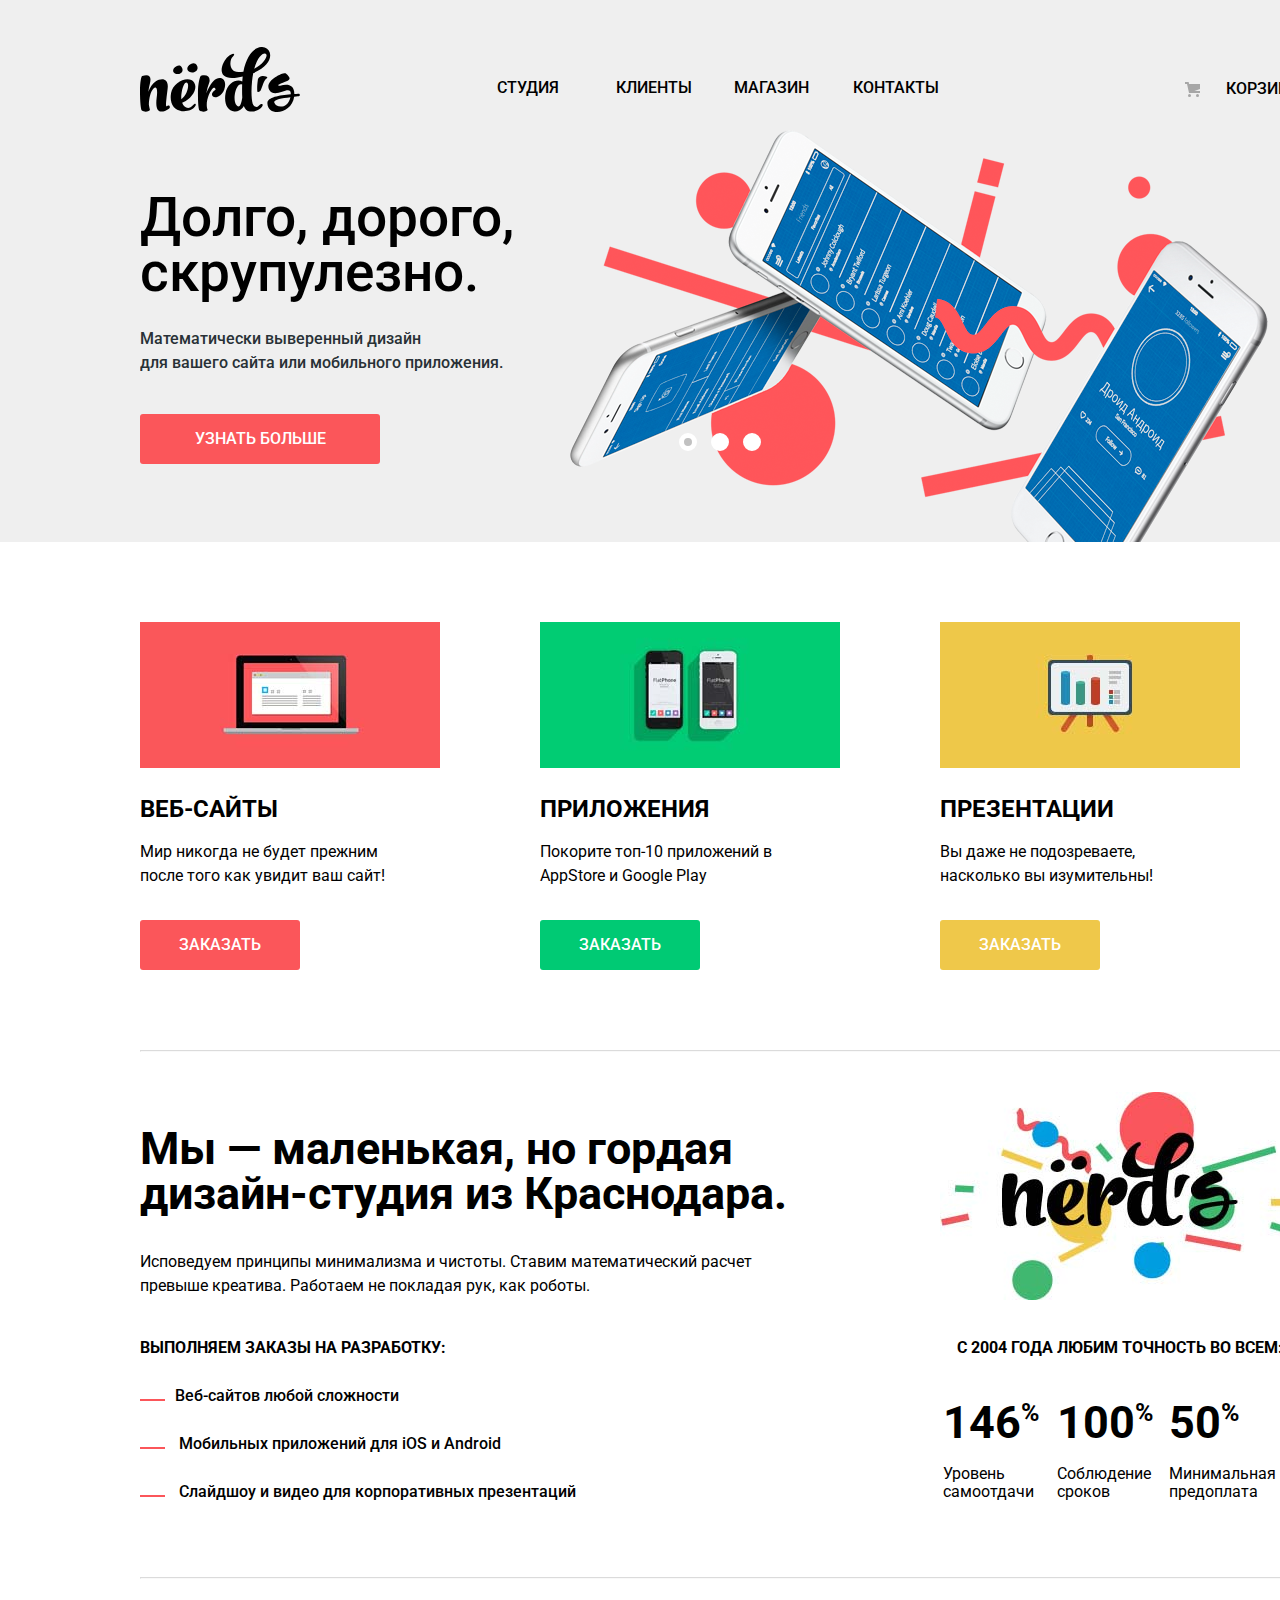
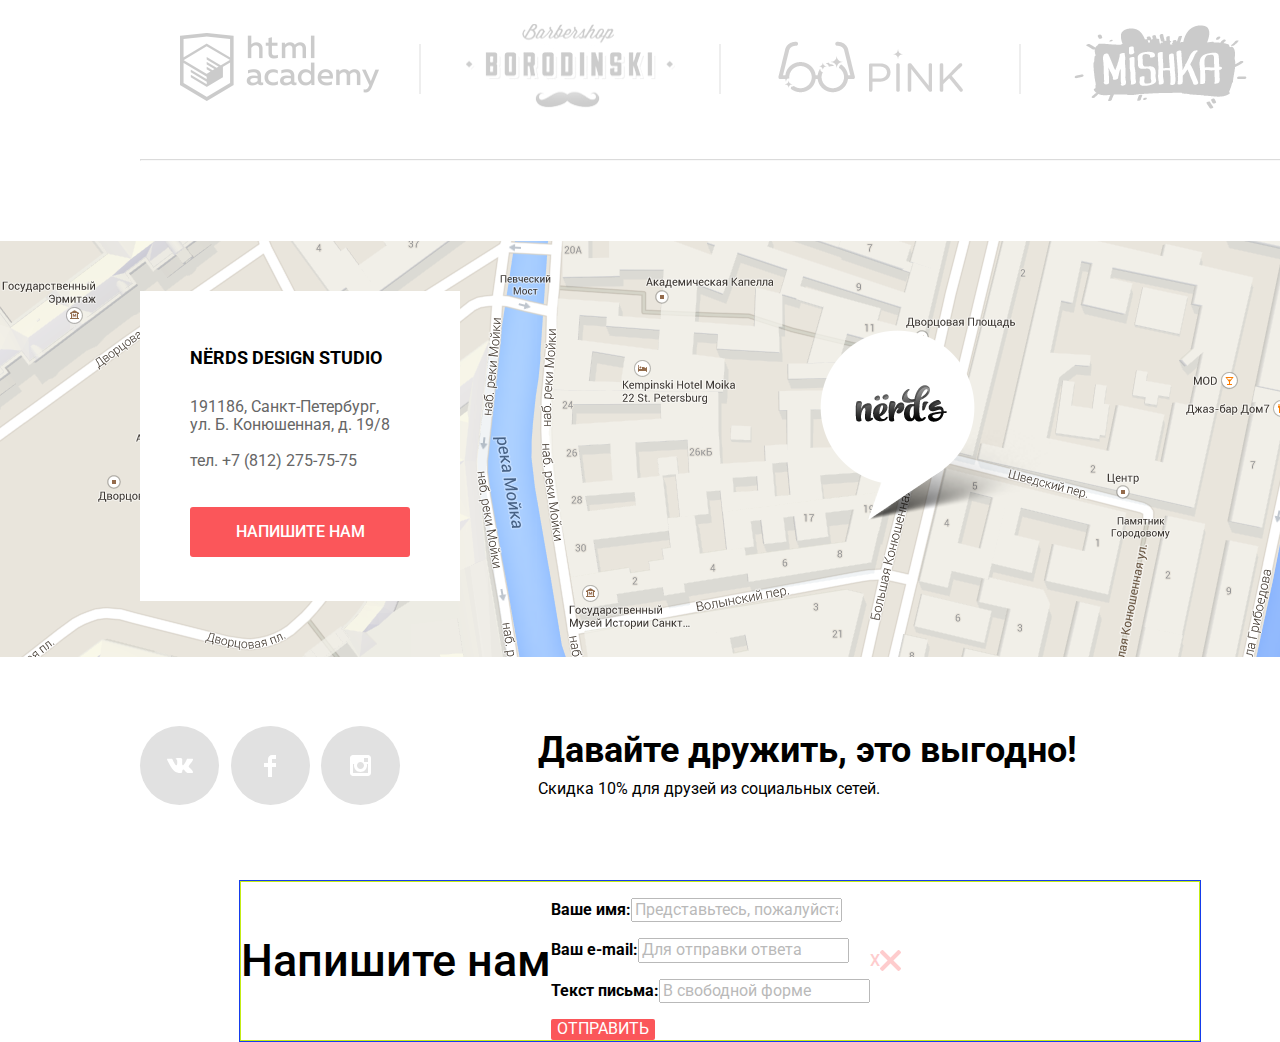
==== commit 16f3a687: "попап не всплывает делаю pagination-list" ====
--- a/index.html
+++ b/index.html
@@ -49,7 +49,7 @@
                             <div class="slide-title">Долго, дорого,<br>скрупулезно.</div>
                             <p>Математически выверенный дизайн<br>
                                 для вашего сайта или мобильного приложения.</p>
-                            <a class="slider-content-info" href="#">УЗНАТЬ БОЛЬШЕ</a>
+                            <a class="slider-content-info btn" href="#">УЗНАТЬ БОЛЬШЕ</a>
                         </div>
                     </div>
                     <div class="slide">
@@ -57,7 +57,7 @@
                             <div class="slide-title">Любим математику<br>как никто другой</div>
                             <p>Никакого креатива, только математические формулы<br>
                                 для расчета идеальных пропорций.</p>
-                            <a class="slider-content-info" href="#">УЗНАТЬ БОЛЬШЕ</a>
+                            <a class="slider-content-info btn" href="#">УЗНАТЬ БОЛЬШЕ</a>
                         </div>
                     </div>
                     <div class="slide">
@@ -65,7 +65,7 @@
                             <div class="slide-title">Только ночь,<br>только хардкор</div>
                             <p>Работать днем, как все? Мы против этого.<br>Ближе к полуночи работа только начинается.
                             </p>
-                            <a class="slider-content-info" href="#">УЗНАТЬ БОЛЬШЕ</a>
+                            <a class="slider-content-info btn" href="#">УЗНАТЬ БОЛЬШЕ</a>
                         </div>
                     </div>
                 </div>
@@ -83,21 +83,21 @@
                     <p>
                         Мир никогда не будет прежним <br>после того как увидит ваш сайт!
                     </p>
-                    <a class="button-order1" href="catalog.html"><span class="opacity">ЗАКАЗАТЬ</span></a>
+                    <a class="button-order1 btn" href="catalog.html"><span class="opacity">ЗАКАЗАТЬ</span></a>
                 </li>
 
                 <li class="presentation-item">
                     <img src="image/illustration-2.jpg" alt="Приложения">
                     <h3>Приложения</h3>
                     <p>Покорите топ-10 приложений в <br>AppStore и Google Play</p>
-                    <a class="button-order2" href="catalog.html">ЗАКАЗАТЬ</a>
+                    <a class="button-order2 btn" href="catalog.html">ЗАКАЗАТЬ</a>
                 </li>
 
                 <li class="presentation-item">
                     <img src="image/illustration-3.jpg" alt="Презентации">
                     <h3>Презентации</h3>
                     <p>Вы даже не подозреваете, <br>насколько вы изумительны!</p>
-                    <a class="button-order3" href="catalog.html">ЗАКАЗАТЬ</a>
+                    <a class="button-order3 btn" href="catalog.html">ЗАКАЗАТЬ</a>
                 </li>
             </ul>
             <hr>
@@ -186,7 +186,7 @@
                         <h4>NЁRDS DESIGN STUDIO</h4>
                         <p>191186, Санкт-Петербург, <br>ул. Б. Конюшенная, д. 19/8</p>
                         <p>тел. +7 (812) 275-75-75</p>
-                        <a class="contacts-map-button" href="contacts.html">Напишите нам</a>
+                        <a class="contacts-map-button btn" href="contacts.html">Напишите нам</a>
                     </div>
                 </div>
             </div>
--- a/css/style.css
+++ b/css/style.css
@@ -49,11 +49,25 @@
     text-decoration: none;
 }
 
+.btn {
+    display: block;
+    width: 240px;
+    padding: 16px 0;
+    font-size: 16px;
+    color: #ffffff;
+    text-transform: uppercase;
+    text-align: center;
+    text-decoration: none;
+    background: #fb565a;
+    border-radius: 3px;
+}
+
+
 .main-header {
     display: flex;
     flex-direction: column;
     align-items: center;
-    padding-top: 49px;
+    padding-top: 47px;
 
     background-color: #eeeeee;
     background-image: url(../image/grey-back.png);
@@ -153,9 +167,7 @@
     height: 65px;
 }
 
-.login-link p {
-  
-}
+
 
 .main-header-logo img:hover {
     opacity: 0.8;
@@ -281,7 +293,7 @@
     border-radius: 2px;
 }
 
-.slide .slider-content-info {
+/* .slide .slider-content-info {
     display: block;
     width: 240px;
     padding: 16px 0;
@@ -293,7 +305,7 @@
     text-decoration: none;
     background: #fb565a;
     border-radius: 3px;
-}
+} */
 
 .slider-content-info:hover {
     background-color: #e74246;
@@ -345,7 +357,7 @@
 
 /* ФИЛЬТР/ФИЛЬТР/ФИЛЬТР/ФИЛЬТР */
 .range-filter legend{
-    margin-bottom: 53px;
+    margin-bottom: 55px;
 }
 
 
@@ -502,25 +514,9 @@
     margin-bottom: 32px;
 }
 
-.working-presentation a {
-    color: #ffffff;
-    text-align: center;
-    border-radius: 2px;
-}
 
 .button-order1 {
-    display: block;
     width: 160px;
-    padding: 16px 0;
-    margin-top: 25px;
-    font-size: 16px;
-    color: #ffffff;
-    text-transform: uppercase;
-    text-align: center;
-    text-decoration: none;
-  
-    
-    background-color: #fb565a;
 }
 
 .button-order1:hover {
@@ -533,18 +529,7 @@
 }
 
 .button-order2 {
-    display: block;
     width: 160px;
-    padding: 16px 0;
-    margin-top: 25px;
-    font-size: 16px;
-    color: #ffffff;
-    text-transform: uppercase;
-    text-align: center;
-    text-decoration: none;
-   
-   
-
     background-color: #00ca74;
 }
 
@@ -558,18 +543,7 @@
 }
 
 .button-order3 {
-    display: block;
     width: 160px;
-    padding: 16px 0;
-    margin-top: 25px;
-    font-size: 16px;
-    color: #ffffff;
-    text-transform: uppercase;
-    text-align: center;
-    text-decoration: none;
-
-  
-
     background-color: #efc84a;
 }
 
@@ -729,15 +703,7 @@
 }
 
 /* index-columns */
-.partners-section {
-  /*   width: 1160px; */
-   /*  margin: 0 auto; */
-/*     margin-bottom: 44px;
-    margin-top: 44px; */
-
-    /* ВРЕМЕННО ДЛЯ СЕТКИ */
-   /*  border: 1px solid #ec1515; */
-}
+
 
 
 
@@ -833,28 +799,11 @@
     padding-bottom: 37px;
 }
 
-.contacts-map-button {
-    display: block;   
+.contacts-map-button {    
     width: 220px;
-    padding: 16px 0;
-    margin-bottom: 47px;
-    font-size: 16px;
-    
-  
-    text-align: center;
-    text-decoration: none;
-
-    color: #ffffff;
-    background: #fb565a;
-}
-
-.footer-map-contacts a {
-    color: #ffffff;
-    background-color: #fb565a;
-    text-transform: uppercase;
-    text-align: center;
-    border-radius: 2px;
-}
+}
+
+
 
 .footer-map-contacts a:hover {
     background-color: #e74246;
@@ -1010,11 +959,7 @@
 
 /* ФИЛЬТРЫ */
 
-.filter {
-
-    /* ВРЕМЕННО ДЛЯ СЕТКИ */
- /*    border: 1px solid #27ec15; */
-}
+
 
 .filter fieldset {
     border: none;
@@ -1111,7 +1056,7 @@
     list-style: none;
 
     padding-top: 20px;
-    padding-bottom: 47px;
+    padding-bottom: 46px;
  
 }
 
@@ -1131,7 +1076,7 @@
 }
 
 .sorting-section {
-    margin-bottom: 60px;
+    margin-bottom: 55px;
 
 /*     border: 1px solid #c815ec; */
 }
@@ -1283,88 +1228,138 @@
 
 
 
-/* templates */
-
-.templates {
-    /* ВРЕМЕННО ДЛЯ СЕТКИ */
-    border: 1px solid #00aa62;
+/* templates-list */
+.templates-list {
+    height: 1914px;
+    width: 760px;
+    margin: 0;
+    padding: 0;
+    margin-bottom: 60px;
+
+    display: flex;
+    justify-content: space-between;
+    flex-wrap: wrap;
+    align-content: space-between;
+    list-style: none;
+/* ВРЕМЕННО ДЛЯ СЕТКИ */
+/*     border: 1px solid #153cec; */
+}
+
+.templates-img {
+    position: relative;
     
 }
 
-/* templates-img */
-.templates-img {
-    display: flex;
-    flex-wrap: wrap;
-    justify-content: space-between;
-    
-  
-/* ВРЕМЕННО ДЛЯ СЕТКИ */
-    border: 1px solid #153cec;
-}
-
-
-.templates-img a {
-    position: relative;
-}
-
-
-.templates-img a:hover{
-content: "";
-position: absolute;
-display: inline-block;
-width: 360px;
-height: 230px;
-left: 0;
-bottom: 0;
-background-color: #eeeeee;
-}
-
-/* .templates-img .browser-img {
+.templates-popap {
+    content: " ";
+    position: absolute;
+    width: 360px;
+    height: 230px;
+    bottom: 0;
+
+    background-color: #eeeeee;
+    text-align: center;
+   /*  display: none; */
+}
+
+.templates-popap b {
+    font-size: 18px;
+    line-height: 30px;
+    color: #000;
+
+    margin: 0;
+    padding: 0;
+    margin-top: 26px;
+    margin-bottom: 15px;
+
+    text-decoration: none;
+    text-transform: uppercase;
     display: inline-block;
+}
+.templates-popap p {
+    font-size: 16px;
+    line-height: 18px;
+    color: #666666;
+
+    margin: 0;
+    padding: 0;
+    margin-bottom: 30px;
+    text-decoration: none;
+   
+     
+}
+.templates-popap a{   
+    width: 200px;
+    display: inline-block;
+}
+
+.templates-img-link {
+    display: flex;
+    flex-direction: column;
+}
+.templates-img:hover path {
+    fill: #4d4d4d;
+}
+
+/* .templates-img:hover ~ .templates-popap {
+ 
 } */
 
-.templates-img a::before {
-    content: "";
-    display: block;
-    width: 360px;
-    height: 40px;
-   
-
-    background: url(../image/browser.png) no-repeat;
-    opacity: 0.12;
-}
-.templates-img a:hover::before {
-    opacity: 1;
-
-}
-
+.templates-popap a:hover {
+    background-color: #e74246;
+}
+
+
+.templates-popap a:focus {
+    background-color: #d7373b;
+}
 
 
 /* pagination-list */
 
 .pagination-list {
-    width: 445px;
+ /*    width: 445px; */
     margin: 0;
     padding: 0;
     list-style: none;
-
-
-    /* ВРЕМЕННО ДЛЯ СЕТКИ */
-    border: 1px solid #153cec;
+    display: flex;
+
+
+    /* ВРЕМЕННО ДЛЯ СЕТКИ */
+/*     border: 1px solid #153cec; */
 }
 
 .pagination-item a {
     color: #000000;
     background-color: #eeeeee;
-}
-
+    width: 50px;
+}
+
+.pagination-item {
+    margin-right: 11px;
+   
+  /*   border: 1px solid; */
+}
+
+.pagination-item:last-child a {
+    width: 260px;
+}
+.pagination-item:last-child {
+    width: 260px;
+    margin: 0;
+}
 .pagination-item a:hover {
     background-color: #dfdfdf;
 }
 
-.pagination-item a:checked {
-    opacity: 0.3;
-}
-
-
-
+.pagination-item a:focus {
+   color: #a9a9a9;
+    background-color: #d5d5d5;
+}
+
+.pagination-item a:active {
+    background-color: white;
+    border: 3px solid #dbdbdb;
+}
+
+
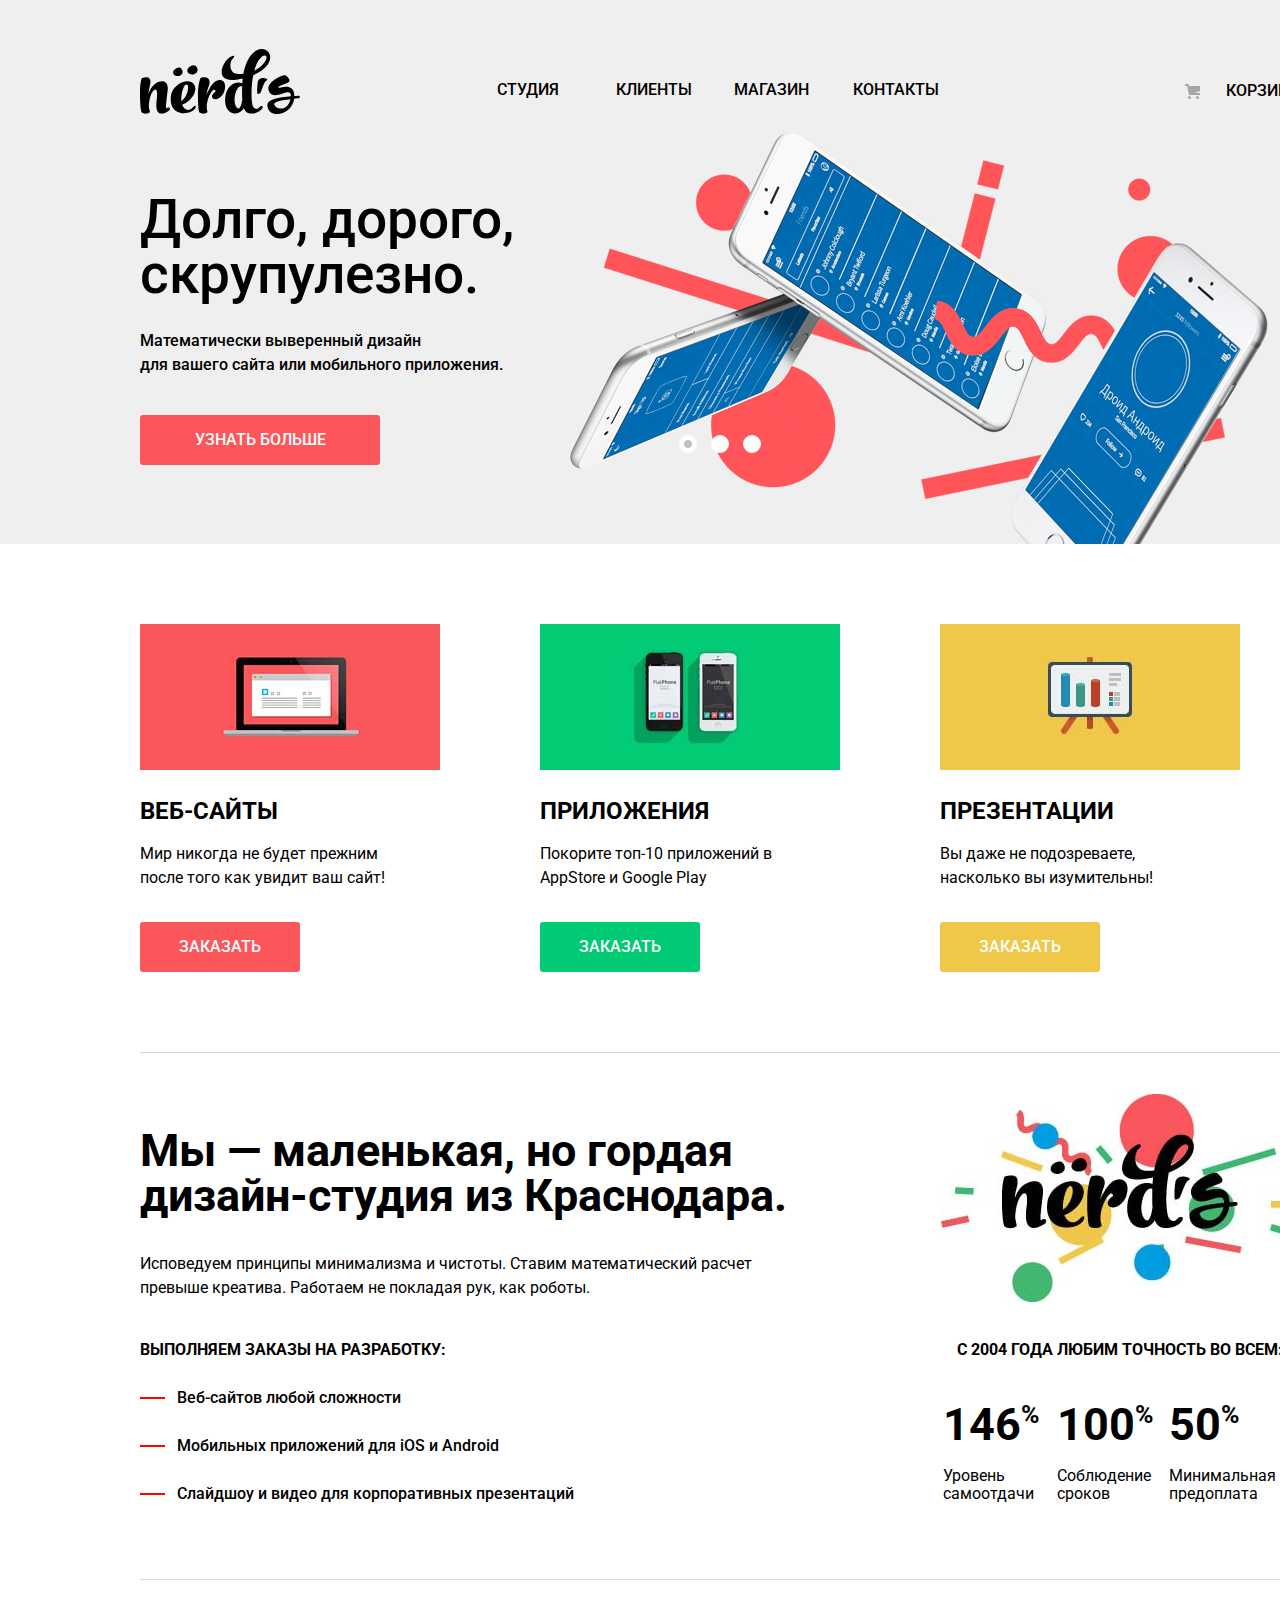
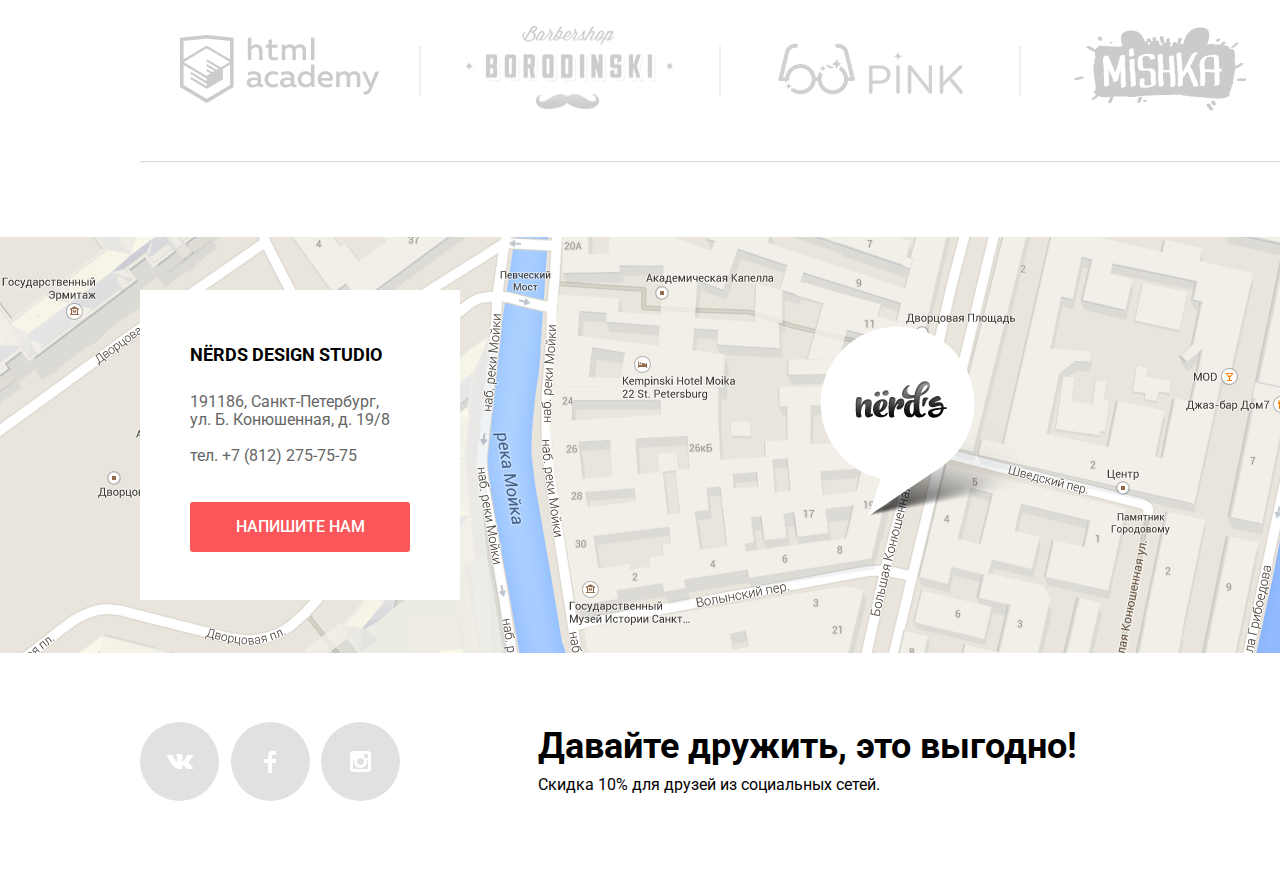
==== commit df17c857: "закончил домашку по 8 лекции" ====
--- a/index.html
+++ b/index.html
@@ -191,7 +191,6 @@
                 </div>
             </div>
         </section>
-
         <section class="footer-social">
             <div class="footer-social-button">
                 <ul>
@@ -230,30 +229,38 @@
                 <p>Скидка 10% для друзей из социальных сетей.</p>
             </div>
         </section>
-
-        <section class="footer-modal">
-            <div class="footer-modal-write-us">
-                <h3>Напишите нам</h3>
-
-                <form class="footer-modal-form" action="httms://echo.htmlacademy.ru" method="post">
-                    <p class="modal-form-item">
-                        Ваше имя:<input type="text" name="name" value="" placeholder="Представьтесь, пожалуйста">
-                    </p>
-                    <p class="modal-form-item">
-                        Ваш e-mail:<input type="text" name="e-mail" value="" placeholder="Для отправки ответа">
-                    </p>
-                    <p class="modal-form-item">
-                        Текст письма:<input type="text" name="text" value="" placeholder="В свободной форме">
-                    </p>
-
-                    <button class="button" type="submit">ОТПРАВИТЬ</button>
-                </form>
-
-                <span class="modal-close">X</span>
-                <img src="image/modal-close.png" alt="закрыть окно">
-            </div>
-        </section>
     </footer>
+
+    <section class="modal footer-modal">
+        <h2>Напишите нам</h2>
+
+        <div class="footer-modal-write-us">
+            <form class="footer-modal-form" action="httms://echo.htmlacademy.ru" method="post">
+                <p class="modal-form-item">
+                    <label for="user-login">Ваше имя:</label><br>
+                    <input class="login-user" id="user-login" type="text" name="login"
+                        placeholder="Представьтесь, пожалуйста">
+                </p>
+
+                <p class="modal-form-item">
+                    <label for="user-password">Ваш e-mail:</label><br>
+                    <input class="login-password" id="user-password" type="email" name="e-mail"
+                        placeholder="Для отправки ответа">
+                </p>
+
+                <p class="modal-form-item">
+                    <label for="text-letter">Текст письма:</label><br>
+                    <input class="user-letter" id="text-letter" type="text" name="letter"
+                        placeholder="В свободной форме">
+                </p>
+
+                <button class="footer-modal-button btn" type="submit">ОТПРАВИТЬ</button>
+            </form>
+        </div>
+
+        <span class="modal-close">X</span>
+
+    </section>
 </body>
 
 </html>--- a/css/style.css
+++ b/css/style.css
@@ -1,23 +1,24 @@
 .visually-hidden:not(:focus):not(:active),
 input[type="checkbox"].visually-hidden,
 input[type="radio"].visually-hidden {
-   position: absolute;
-
-   width: 1px;
-   height: 1px;
-   margin: -1px;
-   border: 0;
-   padding: 0;
-
-   white-space: nowrap;
-
-   clip-path: inset(100%);
-   clip: rect(0 0 0 0);
-   overflow: hidden;
-}
-
-html, body{
-    margin: 0;
+    position: absolute;
+
+    width: 1px;
+    height: 1px;
+    margin: -1px;
+    border: 0;
+    padding: 0;
+
+    white-space: nowrap;
+
+    clip-path: inset(100%);
+    clip: rect(0 0 0 0);
+    overflow: hidden;
+}
+
+html,
+body {
+    margin: 0 auto;
     padding: 0;
 }
 
@@ -38,7 +39,7 @@
 
 
     /* ВРЕМЕННО ДЛЯ СЕТКИ */
-/*     border: 1px solid #ec1515; */
+    /*     border: 1px solid #ec1515; */
 }
 
 .visually-hidden {
@@ -51,7 +52,7 @@
 
 .btn {
     display: block;
-    width: 240px;
+   /*  width: 240px; */
     padding: 16px 0;
     font-size: 16px;
     color: #ffffff;
@@ -67,14 +68,14 @@
     display: flex;
     flex-direction: column;
     align-items: center;
-    padding-top: 47px;
+    padding-top: 49px;
 
     background-color: #eeeeee;
     background-image: url(../image/grey-back.png);
     margin-bottom: 80px;
 
     /* ВРЕМЕННО ДЛЯ СЕТКИ */
-/*     border: 1px solid #ec1515; */
+    /*     border: 1px solid #ec1515; */
 }
 
 .main-header h1 {
@@ -102,7 +103,7 @@
 
 
     /* ВРЕМЕННО ДЛЯ СЕТКИ */
-/*     border: 1px solid #ec1515; */
+    /*     border: 1px solid #ec1515; */
 }
 
 .site-navigation {
@@ -115,8 +116,9 @@
     list-style: none;
 
     /* ВРЕМЕННО ДЛЯ СЕТКИ */
-/*     border: 1px solid #ec1515; */
-}
+    /*     border: 1px solid #ec1515; */
+}
+
 .site-navigation li {
     width: 100px;
     margin: 0 auto;
@@ -132,7 +134,7 @@
     width: 150px;
     list-style: none;
     /* ВРЕМЕННО ДЛЯ СЕТКИ */
-/*     border: 1px solid #ec1515; */
+    /*     border: 1px solid #ec1515; */
 }
 
 .user-navigation .login-link {
@@ -149,7 +151,7 @@
 
     width: 15px;
     height: 15px;
-    
+
     background-image: url(../image/cart-icon.svg);
     background-repeat: no-repeat;
     background-position: 0 0;
@@ -162,7 +164,7 @@
     color: #000000;
 }
 
-.main-header-logo {  
+.main-header-logo {
     width: 160px;
     height: 65px;
 }
@@ -201,7 +203,7 @@
 
 
     /* ВРЕМЕННО ДЛЯ СЕТКИ */
-/*     border: 1px solid #ec1515; */
+    /*     border: 1px solid #ec1515; */
 }
 
 .slider-content input[type=radio] {
@@ -222,7 +224,7 @@
     z-index: 1000;
 
     /* ВРЕМЕННО ДЛЯ СЕТКИ */
- /*    border: 1px solid #2315ec; */
+    /*    border: 1px solid #2315ec; */
 }
 
 .slider-controls label {
@@ -237,9 +239,9 @@
     cursor: pointer;
 }
 
-#btn-1:checked ~ .slider-controls label[for="btn-1"],
-#btn-2:checked ~ .slider-controls label[for="btn-2"],
-#btn-3:checked ~ .slider-controls label[for="btn-3"] {
+#btn-1:checked~.slider-controls label[for="btn-1"],
+#btn-2:checked~.slider-controls label[for="btn-2"],
+#btn-3:checked~.slider-controls label[for="btn-3"] {
     background: #c1c1c1;
 }
 
@@ -257,18 +259,11 @@
     overflow: hidden;
 }
 
-.slide-text {
-  /*   max-width: 515px; */
-   /*  padding: 30px 0; */
-    color: #283136;
-
-    /* ВРЕМЕННО ДЛЯ СЕТКИ */
-/*     border: 1px solid #ec1515; */
-}
+
 .slide-text p {
     line-height: 24px;
     margin: 0;
-    padding-bottom: 39px;
+    padding-bottom: 38px;
 }
 
 .slide-title {
@@ -293,19 +288,11 @@
     border-radius: 2px;
 }
 
-/* .slide .slider-content-info {
-    display: block;
+.slider-content-info {
     width: 240px;
-    padding: 16px 0;
-
-    font-size: 16px;
-    color: #ffffff;
-    text-transform: uppercase;
-    text-align: center;
-    text-decoration: none;
-    background: #fb565a;
-    border-radius: 3px;
-} */
+ /*    padding: 17px 55px; */
+    display: inline-block;
+}
 
 .slider-content-info:hover {
     background-color: #e74246;
@@ -329,19 +316,22 @@
     background-repeat: no-repeat;
     background-position: 93% 0px;
 }
+
 .slide:nth-child(3) {
     background-image: url(../image/slide3.png);
     background-repeat: no-repeat;
     background-position: 93% 18px;
 }
 
-#btn-1:checked ~ .slides .slide:nth-child(1) {
+#btn-1:checked~.slides .slide:nth-child(1) {
     display: block;
 }
-#btn-2:checked ~ .slides .slide:nth-child(2) {
+
+#btn-2:checked~.slides .slide:nth-child(2) {
     display: block;
 }
-#btn-3:checked ~ .slides .slide:nth-child(3) {
+
+#btn-3:checked~.slides .slide:nth-child(3) {
     display: block;
 }
 
@@ -356,20 +346,20 @@
 
 
 /* ФИЛЬТР/ФИЛЬТР/ФИЛЬТР/ФИЛЬТР */
-.range-filter legend{
+.range-filter legend {
     margin-bottom: 55px;
 }
 
 
 .range-filter {
-   
-   width: 260px;
-
-   font-size: 16px;
+
+    width: 260px;
+
+    font-size: 16px;
     font-family: "Roboto", Arial, sans-serif;
     font-weight: 400;
     font-style: normal;
-   
+
     color: #283136;
     margin-bottom: 60px;
 }
@@ -377,26 +367,26 @@
 .range-controls {
     position: relative;
     height: 80px;
-  
+
     margin-bottom: 14px;
     padding: 0 20px;
     background: #eeeeee;
     border-radius: 5px;
     overflow: hidden;
- }
-
- .range-controls .scale{
+}
+
+.range-controls .scale {
     margin-top: 39px;
     height: 2px;
     background: #d7dcde;
- }
-
- .range-controls .bar{
+}
+
+.range-controls .bar {
     height: 2px;
     background: #00ca74;
- }
-
- .range-controls .toggle{
+}
+
+.range-controls .toggle {
     position: absolute;
     top: 30px;
     left: 18px;
@@ -407,17 +397,17 @@
     cursor: pointer;
     border-radius: 50%;
     box-shadow: 0 2px 1px 0 #cfcfcf;
- }
-
- .range-controls .min-toggle{
+}
+
+.range-controls .min-toggle {
     left: 18px;
 }
 
-.range-controls .max-toggle{
+.range-controls .max-toggle {
     left: 170px;
 }
 
-.price-controls input{
+.price-controls input {
     width: 60px;
     padding: 10px 10px;
     margin-left: 13px;
@@ -436,9 +426,9 @@
     margin-right: 30px;
 }
  */
-.price-controls-wrapper{
-    display: flex;
-   /*  justify-content: space-between; */
+.price-controls-wrapper {
+    display: flex;
+    /*  justify-content: space-between; */
     align-items: center;
 }
 
@@ -446,21 +436,22 @@
     margin-right: 36px;
 }
 
-.filter-option{
+.filter-option {
     padding-bottom: 15px;
 }
-.filter-option:last-child{
+
+.filter-option:last-child {
     padding-bottom: 0;
 }
- 
+
 
 .main-catalog {
     width: 1160px;
     margin: 0 auto;
     padding: 0 20px;
 
-        /* ВРЕМЕННО ДЛЯ СЕТКИ */
-     /*    border: 1px solid #ec1515; */
+    /* ВРЕМЕННО ДЛЯ СЕТКИ */
+    /*    border: 1px solid #ec1515; */
 }
 
 .main-catalog-columns {
@@ -490,9 +481,9 @@
 
 .presentation-item {
     width: 300px;
-margin-right: 100px;
-    /* ВРЕМЕННО ДЛЯ СЕТКИ */
-/*     border: 1px solid #ec1515; */
+    margin-right: 100px;
+    /* ВРЕМЕННО ДЛЯ СЕТКИ */
+    /*     border: 1px solid #ec1515; */
 }
 
 .working-presentation {
@@ -570,14 +561,14 @@
     margin-bottom: 45px;
 
     /* ВРЕМЕННО ДЛЯ СЕТКИ */
-/*     border: 1px solid #ec1515; */
-}
-
-.info-studio1 {    
+    /*     border: 1px solid #ec1515; */
+}
+
+.info-studio1 {
     width: 660px;
 
-/* ВРЕМЕННО ДЛЯ СЕТКИ */
-/*     border: 1px solid #ec1515; */
+    /* ВРЕМЕННО ДЛЯ СЕТКИ */
+    /*     border: 1px solid #ec1515; */
 }
 
 
@@ -587,7 +578,7 @@
     line-height: 45px;
     margin: 0;
     padding: 34px 0;
-   /*  padding-bottom: 40px; */
+    /*  padding-bottom: 40px; */
 }
 
 .info-studio1 p {
@@ -614,28 +605,40 @@
 }
 
 .info-studio1 li {
-    padding-bottom: 30px ;
-}
-.info-studio1 li:nth-child(3) {
-    padding: 0;
+    padding-bottom: 30px;
+}
+
+
+.info-studio-list{
+    position: relative;
+    margin: 0;
+    padding: 0;
+    padding-left: 37px;
+    padding-bottom: 30px;
 }
 
 .info-studio1 li::before {
-    content: url(../image/line-red.png);
-    margin-right: 10px;
+    content: "";
+    position: absolute;
+    top: 8px;
+    left: 0;
+    width: 25px;
+    height: 2px;
+    background-color: #ff0000;
 }
 
 
 .info-studio2 {
-/*     display: flex;
+    /*     display: flex;
     flex-direction: column;
     justify-content: space-between; */
     width: 360px;
 
-/* ВРЕМЕННО ДЛЯ СЕТКИ */
-/*     border: 1px solid #ec1515; */
-}
-.info-studio2 img{
+    /* ВРЕМЕННО ДЛЯ СЕТКИ */
+    /*     border: 1px solid #ec1515; */
+}
+
+.info-studio2 img {
     margin-bottom: 32px;
 }
 
@@ -645,8 +648,8 @@
     font-weight: 700;
     text-transform: uppercase;
     text-align: center;
-display: block;
-margin-bottom: 50px;
+    display: block;
+    margin-bottom: 50px;
 }
 
 .info-studio2 td {
@@ -655,7 +658,7 @@
     font-weight: 700;
 
     /* ВРЕМЕННО ДЛЯ СЕТКИ */
-/*     border: 1px solid #ec1515; */
+    /*     border: 1px solid #ec1515; */
 }
 
 .info-studio2 td span {
@@ -671,27 +674,27 @@
     font-weight: 400;
 }
 
-.partners-HTMLAcademy{
-  width: 279px;
-   /*  padding-top: 15px; */
+.partners-HTMLAcademy {
+    width: 279px;
+    /*  padding-top: 15px; */
 }
 
 
 
 .partners-barbershop {
-  width: 298px;
- /*    padding-top: 4px; */
-
-    /* ВРЕМЕННО ДЛЯ СЕТКИ */
-  /*   border: 1px solid #ec1515; */
+    width: 298px;
+    /*    padding-top: 4px; */
+
+    /* ВРЕМЕННО ДЛЯ СЕТКИ */
+    /*   border: 1px solid #ec1515; */
 }
 
 .partners-PINK {
-   /*  padding-left: 5px; */
+    /*  padding-left: 5px; */
     width: 298px;
 
     /* ВРЕМЕННО ДЛЯ СЕТКИ */
-   /*  border: 1px solid #ec1515; */
+    /*  border: 1px solid #ec1515; */
 }
 
 .partners-MISHKA {
@@ -699,7 +702,7 @@
     width: 278px;
 
     /* ВРЕМЕННО ДЛЯ СЕТКИ */
-   /*  border: 1px solid #ec1515; */
+    /*  border: 1px solid #ec1515; */
 }
 
 /* index-columns */
@@ -711,13 +714,13 @@
     height: 180px;
     display: flex;
     align-items: center;
-   /*  justify-content: space-around; */
-
-    margin: 0;
-    padding: 0;
-}
-
-.partners-list a{
+    /*  justify-content: space-around; */
+
+    margin: 0;
+    padding: 0;
+}
+
+.partners-list a {
     opacity: 0.2;
 }
 
@@ -726,7 +729,7 @@
     height: 50px;
     list-style: none;
     display: flex;
-   
+
 
     justify-content: center;
     align-items: center;
@@ -742,7 +745,7 @@
     opacity: 0.1;
 }
 
-.partners-logo li:last-child{
+.partners-logo li:last-child {
     border: none;
 }
 
@@ -756,7 +759,7 @@
 
 .footer-map-wrapper {
     position: relative;
-    margin-top: 80px;
+    margin-top: 74px;
 }
 
 .footer-map-contacts h4 {
@@ -765,8 +768,8 @@
     font-weight: 700;
     margin: 0;
     padding: 0;
-    padding-top: 52px;
-    padding-bottom: 25px;
+    padding-top: 50px;
+    padding-bottom: 23px;
 }
 
 
@@ -777,13 +780,13 @@
     align-items: center;
     width: 320px;
     height: 310px;
-    top: 50px;
+    top: 53px;
     left: 140px;
     margin: 0 auto;
-    
-background: #ffffff;
-    /* ВРЕМЕННО ДЛЯ СЕТКИ */
-  /*   border: 1px solid #15ec4b; */
+
+    background: #ffffff;
+    /* ВРЕМЕННО ДЛЯ СЕТКИ */
+    /*   border: 1px solid #15ec4b; */
 }
 
 .footer-map-contacts-wrapper p {
@@ -799,7 +802,7 @@
     padding-bottom: 37px;
 }
 
-.contacts-map-button {    
+.contacts-map-button {
     width: 220px;
 }
 
@@ -829,7 +832,7 @@
     margin-bottom: 75px;
 
     /* ВРЕМЕННО ДЛЯ СЕТКИ */
-   /*  border: 1px solid #ec1515; */
+    /*  border: 1px solid #ec1515; */
 }
 
 
@@ -846,29 +849,31 @@
     background-color: #e1e1e1;
 }
 
-.social-button:hover path{
-   fill: #ffffff;
-}
+.social-button:hover path {
+    fill: #ffffff;
+}
+
 .social-button:hover {
     background-color: #e74246;
 }
 
 .social-button:focus path {
-   fill: #e37376;
-}
+    fill: #e37376;
+}
+
 .social-button:focus {
     background-color: #d7373b;
- }
+}
 
 
 .footer-social img {
     margin-top: 30px;
 }
 
-.footer-social-button {   
+.footer-social-button {
     width: 260px;
     margin: 0;
-    margin-right: 138px;    
+    margin-right: 138px;
 
     /* ВРЕМЕННО ДЛЯ СЕТКИ */
     /* border: 1px solid #ec1515; */
@@ -887,7 +892,7 @@
     margin: 0;
 
     /* ВРЕМЕННО ДЛЯ СЕТКИ */
-   /*  border: 1px solid #ec1515; */
+    /*  border: 1px solid #ec1515; */
 }
 
 .footer-social b {
@@ -903,59 +908,6 @@
 }
 
 
-.footer-modal {
-    width: 960px;
-    margin: 0 auto;
-
-    /* ВРЕМЕННО ДЛЯ СЕТКИ */
-    border: 1px solid #153cec;
-}
-
-.footer-modal-write-us {
-    display: flex;
-    align-items: center;
-
-
-
-    /* ВРЕМЕННО ДЛЯ СЕТКИ */
-    border: 1px solid #c4ec15;
-}
-
-.footer-modal-write-us h3 {
-    font-size: 45px;
-    line-height: 45px;
-    font-weight: 500;
-}
-
-.footer-modal-form p {
-    font-weight: 700;
-}
-
-.modal-form-item input {
-    font-weight: 400;
-    opacity: 0.5;
-}
-
-.footer-modal-form .button {
-    color: #ffffff;
-    background-color: #fb565a;
-    border: none;
-    border-radius: 2px;
-}
-
-.footer-modal-form .button:hover {
-    background-color: #e74246;
-}
-
-.footer-modal-form .button:focus {
-    color: #e37376;
-    background-color: #d7373b;
-}
-
-.modal-close {
-    color: #fecccd;
-}
-
 
 /* ФИЛЬТРЫ */
 
@@ -971,7 +923,7 @@
     font-size: 18px;
     line-height: 18px;
     font-weight: bold;
-   
+
 }
 
 .filter-form-item input {
@@ -988,12 +940,13 @@
 
 /* ФИЛЬТР СЕТКА */
 
-/* .filter-input-radio {
+.filter-input-radio {
     position: absolute;
-   -webkit-appearance: none;
-   -moz-appearance: none;
-   appearance: none;   
-} */
+    -webkit-appearance: none;
+    -moz-appearance: none;
+    appearance: none;
+    padding-left: 33px
+}
 
 .label-input-radio {
     color: #485157;
@@ -1050,20 +1003,22 @@
 .catalog-filters {
     width: 260px;
 
-   /*  border: 1px solid #c815ec; */
-}
+    /*  border: 1px solid #c815ec; */
+}
+
 .catalog-filters ul {
     list-style: none;
 
     padding-top: 20px;
     padding-bottom: 46px;
- 
+
 }
 
 .filter-features-button {
     padding-bottom: 13px;
 }
-.filter-features-button:last-child{
+
+.filter-features-button:last-child {
     padding-bottom: 0;
 }
 
@@ -1078,11 +1033,11 @@
 .sorting-section {
     margin-bottom: 55px;
 
-/*     border: 1px solid #c815ec; */
-}
-
-
-.sorting-filter-wrapper{
+    /*     border: 1px solid #c815ec; */
+}
+
+
+.sorting-filter-wrapper {
     display: flex;
     justify-content: space-between;
 
@@ -1212,11 +1167,12 @@
     padding: 0;
 }
 
-.filter-button-show:hover{
+.filter-button-show:hover {
     cursor: pointer;
     background-color: #dfdfdf;
 }
-.filter-button-show:active{
+
+.filter-button-show:active {
     opacity: 0.3;
     color: #000;
     background-color: #6e6e6e;
@@ -1234,21 +1190,22 @@
     width: 760px;
     margin: 0;
     padding: 0;
-    margin-bottom: 60px;
+    margin-bottom: 76px;
 
     display: flex;
     justify-content: space-between;
     flex-wrap: wrap;
     align-content: space-between;
     list-style: none;
-/* ВРЕМЕННО ДЛЯ СЕТКИ */
-/*     border: 1px solid #153cec; */
+    /* ВРЕМЕННО ДЛЯ СЕТКИ */
+    /*     border: 1px solid #153cec; */
 }
 
 .templates-img {
     position: relative;
-    
-}
+
+}
+
 
 .templates-popap {
     content: " ";
@@ -1259,7 +1216,8 @@
 
     background-color: #eeeeee;
     text-align: center;
-   /*  display: none; */
+    /*  display: none; */
+    opacity: 0;
 }
 
 .templates-popap b {
@@ -1276,6 +1234,7 @@
     text-transform: uppercase;
     display: inline-block;
 }
+
 .templates-popap p {
     font-size: 16px;
     line-height: 18px;
@@ -1285,10 +1244,11 @@
     padding: 0;
     margin-bottom: 30px;
     text-decoration: none;
-   
-     
-}
-.templates-popap a{   
+
+
+}
+
+.templates-popap a {
     width: 200px;
     display: inline-block;
 }
@@ -1297,13 +1257,14 @@
     display: flex;
     flex-direction: column;
 }
+
 .templates-img:hover path {
     fill: #4d4d4d;
 }
 
-/* .templates-img:hover ~ .templates-popap {
- 
-} */
+.templates-popap:hover {
+    opacity: 1;
+}
 
 .templates-popap a:hover {
     background-color: #e74246;
@@ -1318,48 +1279,210 @@
 /* pagination-list */
 
 .pagination-list {
- /*    width: 445px; */
     margin: 0;
     padding: 0;
     list-style: none;
     display: flex;
-
-
-    /* ВРЕМЕННО ДЛЯ СЕТКИ */
-/*     border: 1px solid #153cec; */
-}
-
-.pagination-item a {
+}
+
+.pagination-list a {
     color: #000000;
     background-color: #eeeeee;
-    width: 50px;
-}
-
-.pagination-item {
-    margin-right: 11px;
-   
-  /*   border: 1px solid; */
-}
-
-.pagination-item:last-child a {
-    width: 260px;
-}
-.pagination-item:last-child {
-    width: 260px;
-    margin: 0;
-}
-.pagination-item a:hover {
+    padding: 16px 21px;
+}
+
+.pagination-list li {
+    margin-right: 10px;
+}
+
+.pagination-list a:hover,
+.pagination-list a:focus {
     background-color: #dfdfdf;
 }
 
-.pagination-item a:focus {
-   color: #a9a9a9;
+.pagination-list a:active {
+    color: #a9a9a9;
     background-color: #d5d5d5;
 }
 
-.pagination-item a:active {
-    background-color: white;
+.pagination-item-current a:hover {
+    background-color: #ffffff;
+    cursor: default;
+}
+
+.pagination-list li:last-child a {
+    padding: 16px 78px;
+}
+
+.pagination-item-current {
+    position: relative;
+}
+
+
+.pagination-item-current a::after {
+    content: "";
+    position: absolute;
+    top: -17px;
+    right: 0;
+    bottom: -17px;
+    left: 0;
     border: 3px solid #dbdbdb;
 }
 
-
+.pagination-item-current a[href] {
+    pointer-events: none;
+}
+
+.pagination-item-current a:not([href]) {
+    background-color: #ffffff;
+}
+
+
+
+
+/* МОДАЛЬНОЕ ОКНО "НАПИШИТЕ НАМ" */
+
+.modal {
+    position: fixed;
+    color: #000;
+
+    background-color: #ffffff;
+    background-position: 0 0;
+    box-shadow: 0 25px 43px 11px rgba(0, 0, 0, 0.7);
+}
+
+.footer-modal {
+    display: none;
+
+    top: 120px;
+    left: 50%;
+
+    width: 760px;
+    margin-left: -480px;
+
+    padding: 67px 100px 84px 100px;
+
+}
+
+.footer-modal h2 {
+    font-size: 45px;
+    line-height: 45px;
+    margin: 0;
+    margin-bottom: 39px;
+}
+
+
+.footer-modal-write-us h2 {
+    font-size: 45px;
+    line-height: 45px;
+    font-weight: 500;
+    margin: 0;
+    margin-bottom: 40px;
+}
+
+.footer-modal-form {
+    display: flex;
+    flex-direction: row;
+    flex-wrap: wrap;
+    justify-content: space-between;
+}
+
+.footer-modal-form p {
+    font-weight: 700;
+    margin: 0;
+    margin-bottom: 33px;
+}
+
+.footer-modal-button {
+    color: #ffffff;
+    background-color: #fb565a;
+    border: none;
+    border-radius: 2px;
+    margin-top: 15px;
+    padding: 15px 83px;
+}
+
+.footer-modal-button:hover {
+    background-color: #e74246;
+}
+
+.footer-modal-button:focus {
+    color: #e37376;
+    background-color: #d7373b;
+}
+
+.modal-close {
+    position: absolute;
+    top: 74px;
+    right: 88px;
+    width: 27px;
+    height: 27px;
+
+    font-size: 0;
+
+    border: 0;
+    cursor: pointer;
+}
+
+.modal-close::before,
+.modal-close::after {
+    content: "";
+    position: absolute;
+    top: 10px;
+    left: 1px;
+    width: 27px;
+    height: 5px;
+    background-color: #fecccd;
+}
+
+.modal-close::before {
+    transform: rotate(45deg);
+}
+
+.modal-close::after {
+    transform: rotate(-45deg);
+}
+
+.form-row {
+    display: flex;
+    justify-content: space-between;
+    flex-grow: 1;
+}
+
+.full-width {}
+
+
+/*   .form-group {
+    flex: 1;
+  }
+  
+  .full-width {
+    flex: 2;
+  } */
+
+/* .login-user,
+.login-password {
+  width: 360px;
+  height: 50px;
+  border-radius: 3px;
+
+  border-color: #d7dcde;
+} */
+
+.footer-modal-form input[type="text"],
+.footer-modal-form input[type="email"] {
+    box-sizing: border-box;
+    width: 360px;
+    padding: 15px 15px;
+    padding-right: 40px;
+    margin-top: 11px;
+    font: inherit;
+    opacity: 0.5;
+    border-radius: 3px;
+}
+
+.footer-modal-form input[class="user-letter"] {
+    box-sizing: border-box;
+    width: 760px;
+    padding: 10px 15px 85px 14px;
+}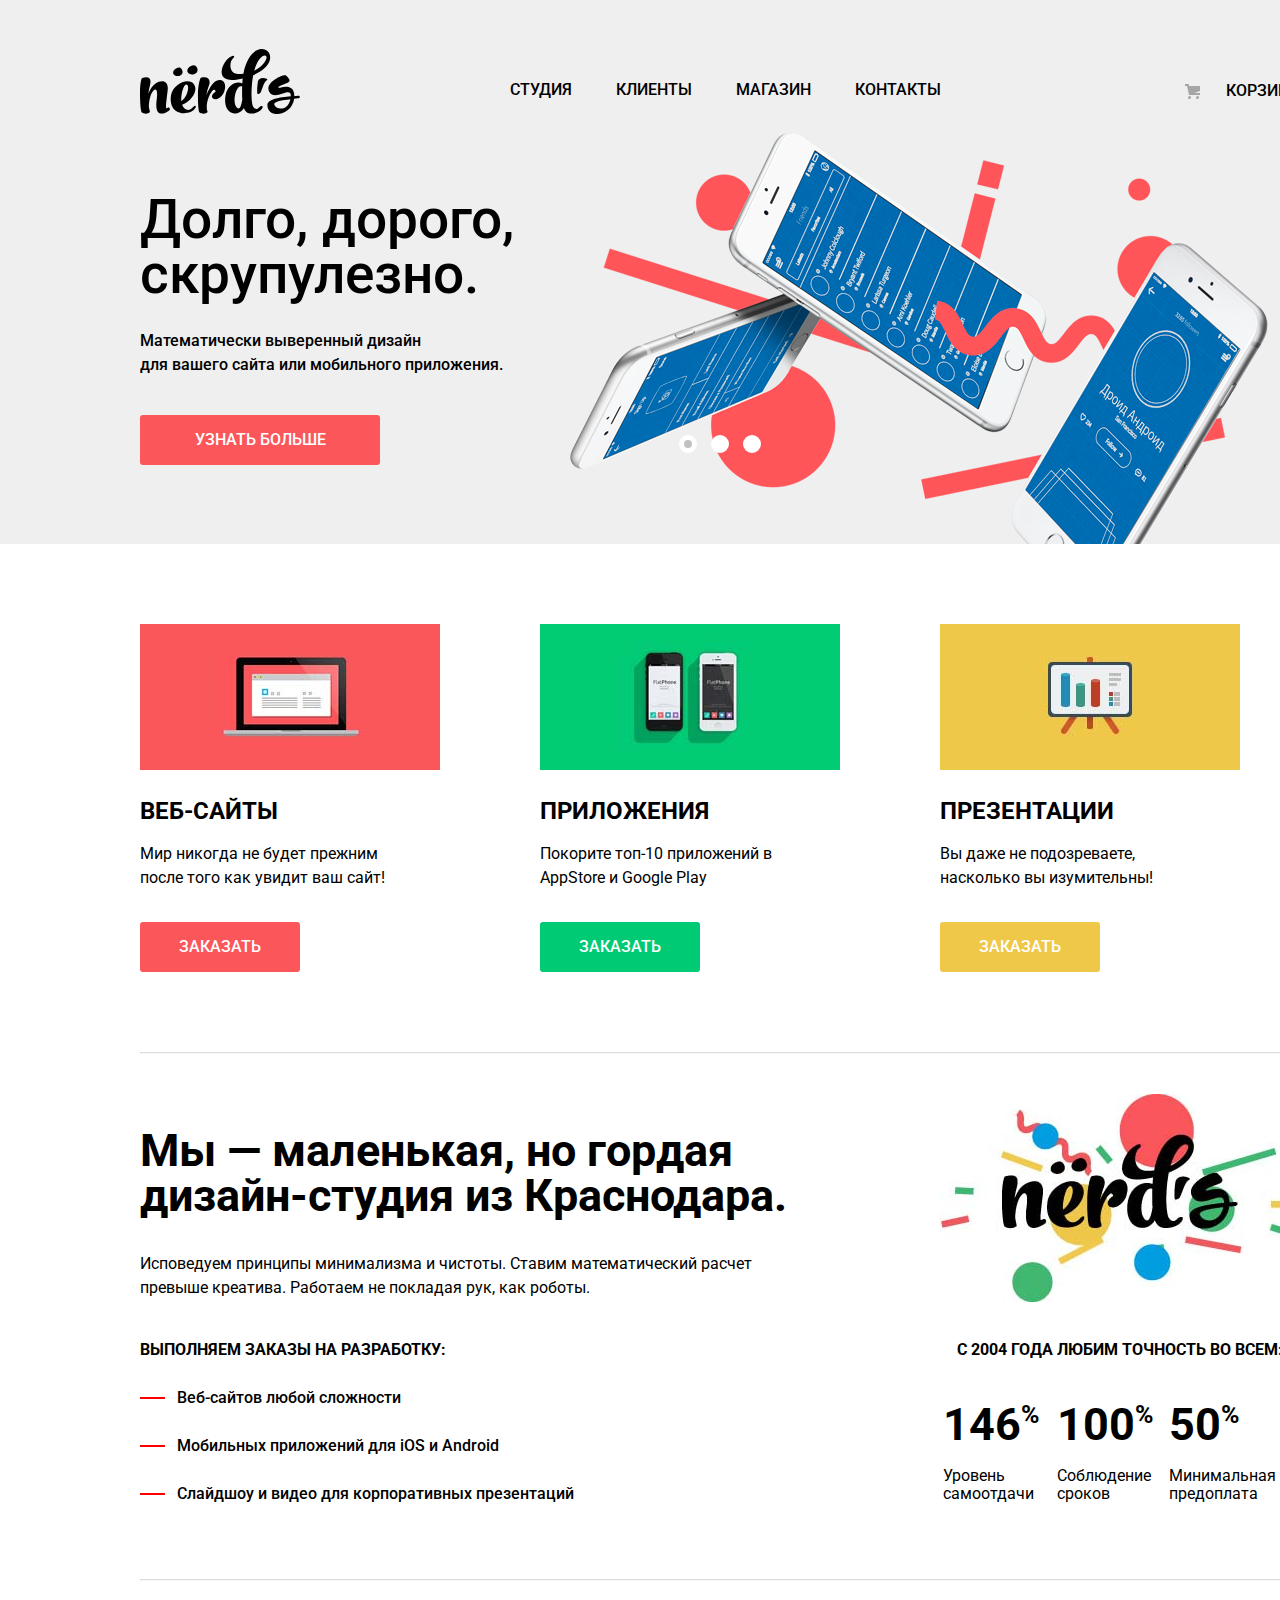
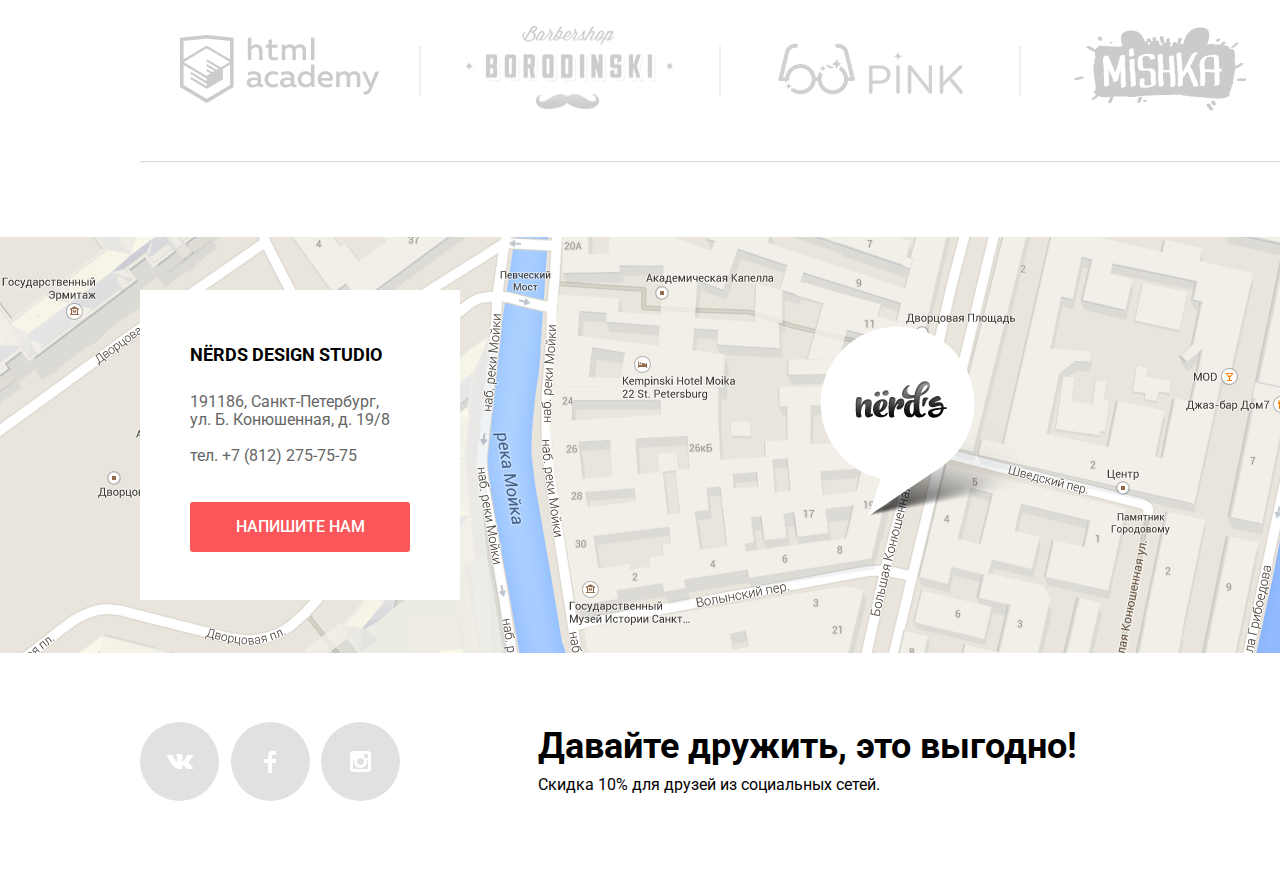
==== commit 34c71484: "все сделал, конец" ====
--- a/index.html
+++ b/index.html
@@ -236,19 +236,18 @@
 
         <div class="footer-modal-write-us">
             <form class="footer-modal-form" action="httms://echo.htmlacademy.ru" method="post">
-                <p class="modal-form-item">
+                <p>
                     <label for="user-login">Ваше имя:</label><br>
                     <input class="login-user" id="user-login" type="text" name="login"
                         placeholder="Представьтесь, пожалуйста">
                 </p>
 
-                <p class="modal-form-item">
-                    <label for="user-password">Ваш e-mail:</label><br>
-                    <input class="login-password" id="user-password" type="email" name="e-mail"
-                        placeholder="Для отправки ответа">
+                <p>
+                    <label for="email">Ваш e-mail:</label><br>
+                    <input class="user-email" id="email" type="email" name="email" placeholder="Для отправки ответа">
                 </p>
 
-                <p class="modal-form-item">
+                <p>
                     <label for="text-letter">Текст письма:</label><br>
                     <input class="user-letter" id="text-letter" type="text" name="letter"
                         placeholder="В свободной форме">
@@ -261,6 +260,10 @@
         <span class="modal-close">X</span>
 
     </section>
+
+    <script src="js/popup-script.js"></script>
+    <script src="js/productcard-script.js"></script>
+
 </body>
 
 </html>--- a/css/style.css
+++ b/css/style.css
@@ -52,7 +52,7 @@
 
 .btn {
     display: block;
-   /*  width: 240px; */
+    /*  width: 240px; */
     padding: 16px 0;
     font-size: 16px;
     color: #ffffff;
@@ -100,7 +100,7 @@
     line-height: 30px;
     color: #000000;
     text-transform: uppercase;
-
+    
 
     /* ВРЕМЕННО ДЛЯ СЕТКИ */
     /*     border: 1px solid #ec1515; */
@@ -120,8 +120,8 @@
 }
 
 .site-navigation li {
-    width: 100px;
     margin: 0 auto;
+    position: relative;
 }
 
 
@@ -191,6 +191,18 @@
     opacity: 0.3;
 }
 
+
+.main-navigation a:not([href]) {
+pointer-events: none;
+}
+.main-navigation a:not([href])::after {
+    content: "";
+    position: absolute;
+    right: 0;
+    bottom: -16px;
+    left: 0;
+    border: 2px solid #fb565a;
+}
 
 
 
@@ -290,7 +302,7 @@
 
 .slider-content-info {
     width: 240px;
- /*    padding: 17px 55px; */
+    /*    padding: 17px 55px; */
     display: inline-block;
 }
 
@@ -609,7 +621,7 @@
 }
 
 
-.info-studio-list{
+.info-studio-list {
     position: relative;
     margin: 0;
     padding: 0;
@@ -1207,8 +1219,8 @@
 }
 
 
-.templates-popap {
-    content: " ";
+.templates-popup {
+    content: "";
     position: absolute;
     width: 360px;
     height: 230px;
@@ -1216,11 +1228,10 @@
 
     background-color: #eeeeee;
     text-align: center;
-    /*  display: none; */
-    opacity: 0;
-}
-
-.templates-popap b {
+    display: none;
+}
+
+.templates-popup b {
     font-size: 18px;
     line-height: 30px;
     color: #000;
@@ -1235,7 +1246,7 @@
     display: inline-block;
 }
 
-.templates-popap p {
+.templates-popup p {
     font-size: 16px;
     line-height: 18px;
     color: #666666;
@@ -1248,7 +1259,7 @@
 
 }
 
-.templates-popap a {
+.templates-popup a {
     width: 200px;
     display: inline-block;
 }
@@ -1262,16 +1273,18 @@
     fill: #4d4d4d;
 }
 
-.templates-popap:hover {
-    opacity: 1;
-}
-
-.templates-popap a:hover {
+.templates-img:hover .templates-popup {
+display: block;
+cursor: pointer;
+}
+
+
+.templates-popup a:hover {
     background-color: #e74246;
 }
 
 
-.templates-popap a:focus {
+.templates-popup a:focus {
     background-color: #d7373b;
 }
 
@@ -1343,6 +1356,8 @@
 /* МОДАЛЬНОЕ ОКНО "НАПИШИТЕ НАМ" */
 
 .modal {
+    display: none;
+
     position: fixed;
     color: #000;
 
@@ -1352,8 +1367,6 @@
 }
 
 .footer-modal {
-    display: none;
-
     top: 120px;
     left: 50%;
 
@@ -1363,6 +1376,8 @@
     padding: 67px 100px 84px 100px;
 
 }
+
+
 
 .footer-modal h2 {
     font-size: 45px;
@@ -1388,16 +1403,19 @@
 }
 
 .footer-modal-form p {
+    margin: 0;
+    margin-bottom: 33px;
+}
+
+.footer-modal-form label {
     font-weight: 700;
-    margin: 0;
-    margin-bottom: 33px;
 }
 
 .footer-modal-button {
     color: #ffffff;
     background-color: #fb565a;
     border: none;
-    border-radius: 2px;
+    border-radius: 3px;
     margin-top: 15px;
     padding: 15px 83px;
 }
@@ -1439,35 +1457,29 @@
     transform: rotate(45deg);
 }
 
+.modal-close:hover::before,
+.modal-close:hover::after {
+    background-color: #fb565a;
+}
+
 .modal-close::after {
     transform: rotate(-45deg);
 }
 
+.modal-close:active::before,
+.modal-close:active::after {
+    background-color: #ffeeee;
+}
+
 .form-row {
     display: flex;
     justify-content: space-between;
     flex-grow: 1;
 }
 
-.full-width {}
-
-
-/*   .form-group {
-    flex: 1;
-  }
-  
-  .full-width {
-    flex: 2;
-  } */
-
-/* .login-user,
-.login-password {
-  width: 360px;
-  height: 50px;
-  border-radius: 3px;
-
-  border-color: #d7dcde;
-} */
+
+
+
 
 .footer-modal-form input[type="text"],
 .footer-modal-form input[type="email"] {
@@ -1477,12 +1489,89 @@
     padding-right: 40px;
     margin-top: 11px;
     font: inherit;
-    opacity: 0.5;
+    font-weight: 400;
     border-radius: 3px;
+    border: 2px solid #000;
+    opacity: 0.3;
+    outline: none;
 }
 
 .footer-modal-form input[class="user-letter"] {
     box-sizing: border-box;
     width: 760px;
     padding: 10px 15px 85px 14px;
+}
+
+.footer-modal-form input:hover {
+    opacity: 0.5;
+}
+
+.footer-modal-form input:focus {
+  opacity: 1;  
+}
+
+
+
+.productcard-modal-show {
+    display: block;
+}
+
+.modal-show {
+    display: block;
+
+    animation-name: bounce;
+    animation-duration: 0.6s;
+}
+
+@keyframes bounce {
+    0% {
+        transform: translateY(-2000px);
+    }
+
+    70% {
+        transform: translateY(-30px);
+    }
+
+    90% {
+        transform: translateY(-10px);
+    }
+
+    100% {
+        transform: translateY(-0);
+    }
+}
+
+@keyframes shake {
+
+    0%,
+    100% {
+        transform: translateX(0);
+    }
+
+    10%,
+    30%,
+    50%,
+    70%,
+    90% {
+        transform: translateX(-10px);
+    }
+
+    20%,
+    40%,
+    60%,
+    80% {
+        transform: translateX(10px);
+    }
+}
+
+.modal-error {
+    display: block;
+    animation-name: shake;
+    animation-duration: 0.6s;
+}
+
+
+.footer-modal-form input:invalid {
+    border-color: #ff0004;
+    color: #ff0004;
 }